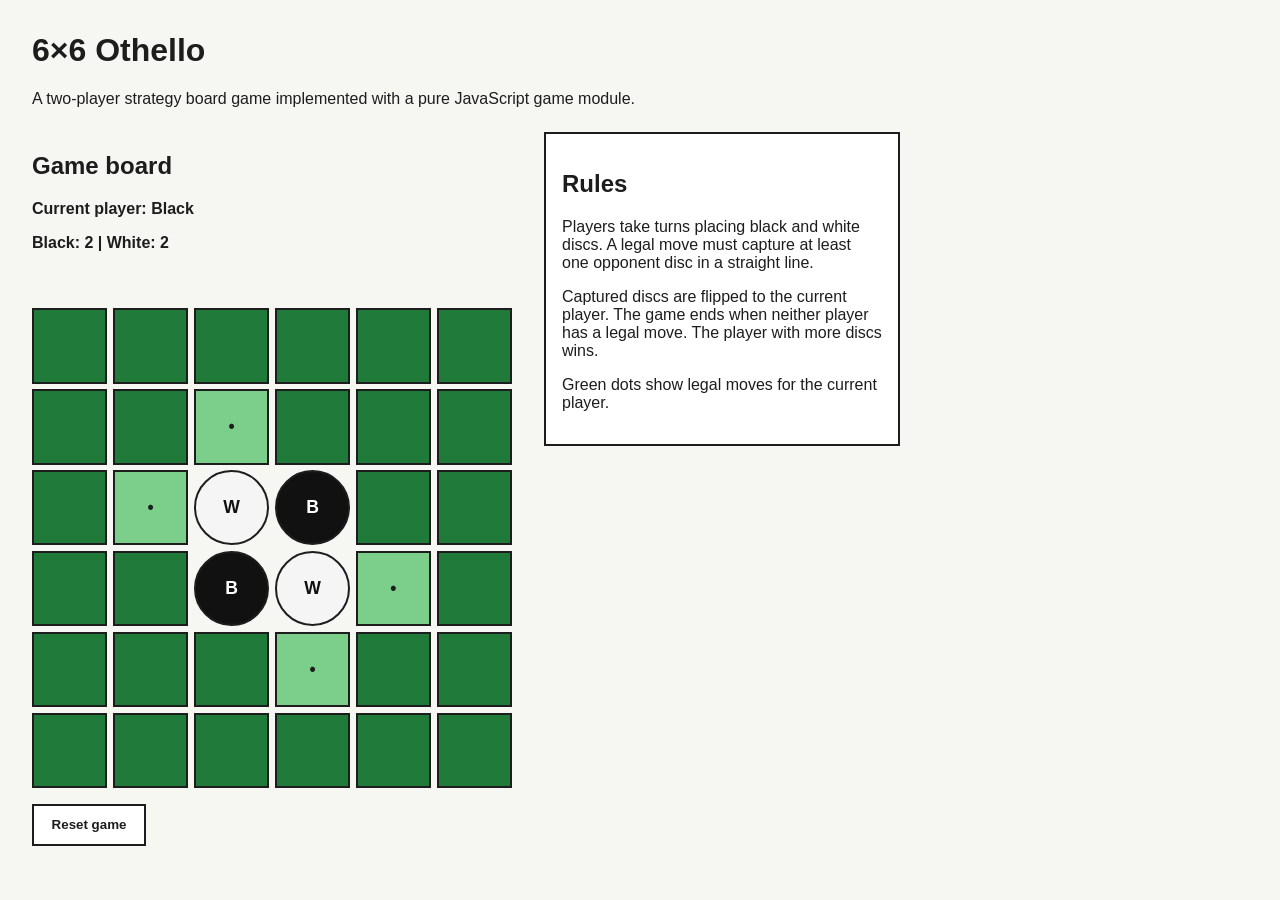
==== web-app/index.html @ f30e4018 "Add Othello game" ====
<!doctype html>
<html lang="en">
<head>
    <meta charset="utf-8">
    <title>6 by 6 Othello</title>
    <link rel="stylesheet" href="default.css">
</head>
<body>
    <header>
        <h1>6×6 Othello</h1>
        <p>A two-player strategy board game implemented with a pure JavaScript game module.</p>
    </header>

    <main>
        <section class="game-panel" aria-labelledby="game-heading">
            <h2 id="game-heading">Game board</h2>

            <p id="status" class="status">Current player: Black</p>
            <p id="score" class="score">Black: 2 | White: 2</p>
            <p id="message" class="message" aria-live="polite"></p>

            <div id="board" class="board" aria-label="Othello board"></div>

            <button id="reset-button" type="button">Reset game</button>
        </section>

        <aside class="rules">
            <h2>Rules</h2>
            <p>
                Players take turns placing black and white discs. A legal move must
                capture at least one opponent disc in a straight line.
            </p>
            <p>
                Captured discs are flipped to the current player. The game ends when
                neither player has a legal move. The player with more discs wins.
            </p>
            <p>
                Green dots show legal moves for the current player.
            </p>
        </aside>
    </main>

    <script type="module" src="main.js"></script>
</body>
</html>
---- web-app/default.css ----
body {
    font-family: Arial, sans-serif;
    margin: 2rem;
    background: #f6f6f2;
    color: #1d1d1d;
}

header {
    max-width: 900px;
    margin-bottom: 1.5rem;
}

main {
    display: flex;
    gap: 2rem;
    align-items: flex-start;
    flex-wrap: wrap;
}

.game-panel {
    max-width: 520px;
}

.status,
.score,
.message {
    font-weight: bold;
}

.message {
    min-height: 1.5rem;
}

.board {
    display: grid;
    gap: 0.35rem;
    width: min(80vw, 480px);
    margin-top: 1rem;
    margin-bottom: 1rem;
}

.cell {
    aspect-ratio: 1;
    border: 2px solid #1d1d1d;
    background: #207a3a;
    color: #1d1d1d;
    font-weight: bold;
    font-size: 1.1rem;
    cursor: pointer;
}

.cell:hover {
    background: #2e9650;
}

.cell:focus {
    outline: 4px solid #ffbf00;
    outline-offset: 2px;
}

.cell:disabled {
    cursor: not-allowed;
}

.black-disc,
.white-disc {
    border-radius: 50%;
}

.black-disc {
    background: #111111;
    color: #ffffff;
}

.white-disc {
    background: #f5f5f5;
    color: #111111;
}

.valid-move {
    background: #7ccf8a;
}

.rules {
    max-width: 320px;
    background: #ffffff;
    border: 2px solid #1d1d1d;
    padding: 1rem;
}

#reset-button {
    padding: 0.7rem 1.1rem;
    border: 2px solid #1d1d1d;
    background: #ffffff;
    color: #1d1d1d;
    font-weight: bold;
    cursor: pointer;
}

#reset-button:hover,
#reset-button:focus {
    background: #eeeeee;
}

@media (max-width: 700px) {
    body {
        margin: 1rem;
    }

    main {
        display: block;
    }

    .rules {
        margin-top: 1.5rem;
    }
}
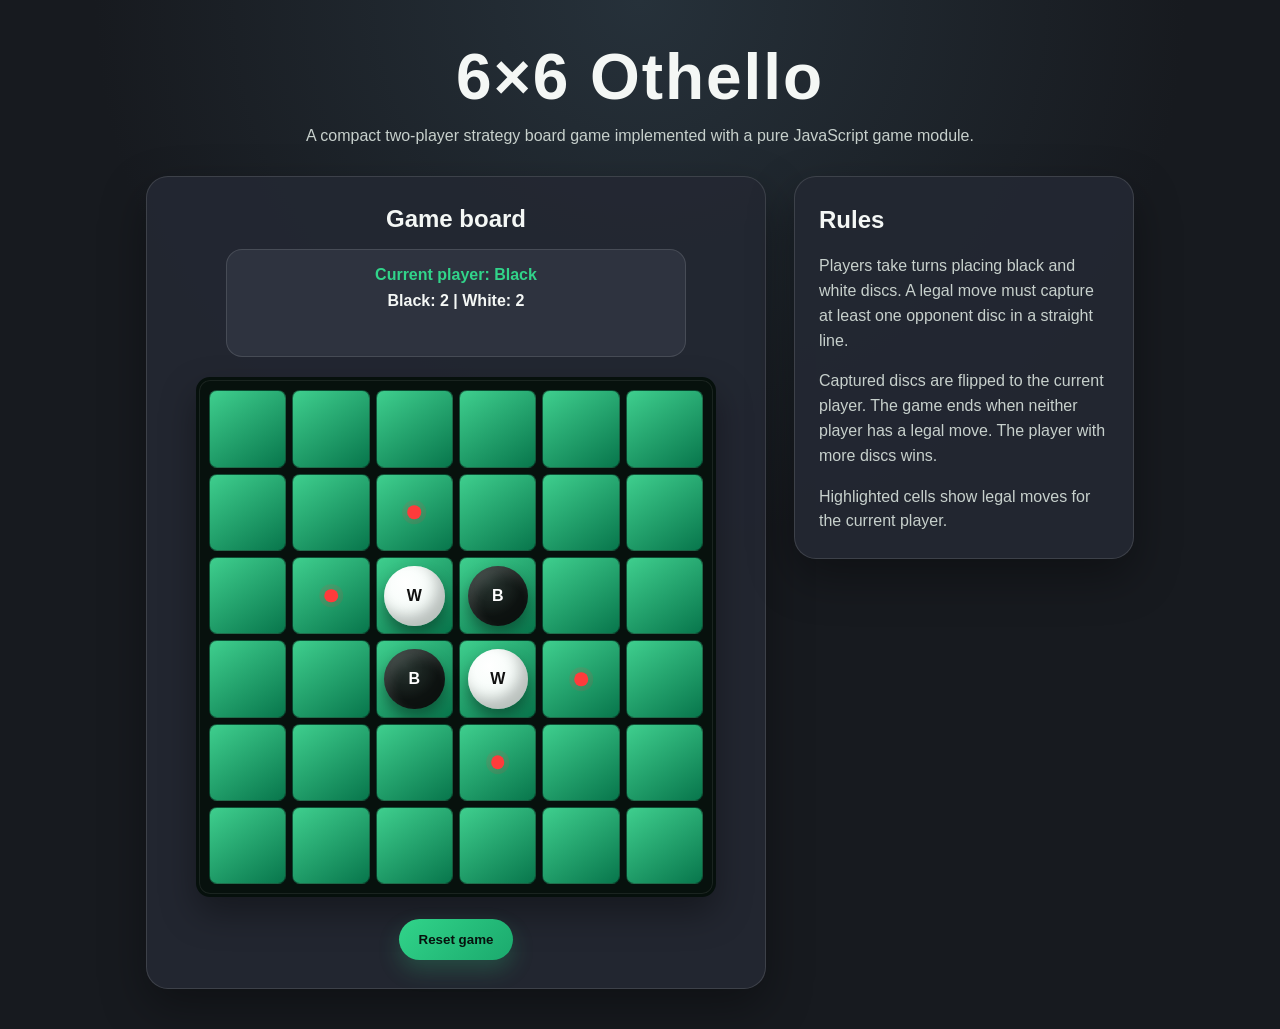
==== commit 55e00301: "before adding pvc" ====
--- a/web-app/index.html
+++ b/web-app/index.html
@@ -6,39 +6,45 @@
     <link rel="stylesheet" href="default.css">
 </head>
 <body>
-    <header>
-        <h1>6×6 Othello</h1>
-        <p>A two-player strategy board game implemented with a pure JavaScript game module.</p>
-    </header>
+    <div class="page">
+        <header class="hero">
+            <h1>6×6 Othello</h1>
+            <p>
+                A compact two-player strategy board game implemented with a pure JavaScript game module.
+            </p>
+        </header>
 
-    <main>
-        <section class="game-panel" aria-labelledby="game-heading">
-            <h2 id="game-heading">Game board</h2>
+        <main class="layout">
+            <section class="game-card" aria-labelledby="game-heading">
+                <h2 id="game-heading">Game board</h2>
 
-            <p id="status" class="status">Current player: Black</p>
-            <p id="score" class="score">Black: 2 | White: 2</p>
-            <p id="message" class="message" aria-live="polite"></p>
+                <div class="score-card">
+                    <p id="status" class="status">Current player: Black</p>
+                    <p id="score" class="score">Black: 2 | White: 2</p>
+                    <p id="message" class="message" aria-live="polite"></p>
+                </div>
 
-            <div id="board" class="board" aria-label="Othello board"></div>
+                <div id="board" class="board" aria-label="Othello board"></div>
 
-            <button id="reset-button" type="button">Reset game</button>
-        </section>
+                <button id="reset-button" type="button">Reset game</button>
+            </section>
 
-        <aside class="rules">
-            <h2>Rules</h2>
-            <p>
-                Players take turns placing black and white discs. A legal move must
-                capture at least one opponent disc in a straight line.
-            </p>
-            <p>
-                Captured discs are flipped to the current player. The game ends when
-                neither player has a legal move. The player with more discs wins.
-            </p>
-            <p>
-                Green dots show legal moves for the current player.
-            </p>
-        </aside>
-    </main>
+            <aside class="rules-card">
+                <h2>Rules</h2>
+                <p>
+                    Players take turns placing black and white discs. A legal move must
+                    capture at least one opponent disc in a straight line.
+                </p>
+                <p>
+                    Captured discs are flipped to the current player. The game ends when
+                    neither player has a legal move. The player with more discs wins.
+                </p>
+                <p>
+                    Highlighted cells show legal moves for the current player.
+                </p>
+            </aside>
+        </main>
+    </div>
 
     <script type="module" src="main.js"></script>
 </body>
--- a/web-app/default.css
+++ b/web-app/default.css
@@ -1,117 +1,278 @@
+:root {
+    --page-background: #171a1f;
+    --panel-background: #242832;
+    --panel-background-light: #2e333f;
+    --board-green: #0f9f68;
+    --board-green-dark: #08764c;
+    --board-green-light: #3fcf8e;
+    --text-main: #f4f7f5;
+    --text-muted: #c7d0cc;
+    --accent: #31d48a;
+    --warning: #ffcf5a;
+    --black-disc: #101614;
+    --white-disc: #f3fbf7;
+    --border-soft: rgba(255, 255, 255, 0.12);
+    --shadow: 0 18px 45px rgba(0, 0, 0, 0.35);
+}
+
+* {
+    box-sizing: border-box;
+}
+
 body {
-    font-family: Arial, sans-serif;
-    margin: 2rem;
-    background: #f6f6f2;
-    color: #1d1d1d;
-}
-
-header {
-    max-width: 900px;
-    margin-bottom: 1.5rem;
-}
-
-main {
-    display: flex;
-    gap: 2rem;
-    align-items: flex-start;
-    flex-wrap: wrap;
-}
-
-.game-panel {
-    max-width: 520px;
+    margin: 0;
+    min-height: 100vh;
+    font-family: Arial, Helvetica, sans-serif;
+    background:
+        radial-gradient(circle at top, #26313a 0, var(--page-background) 45%),
+        var(--page-background);
+    color: var(--text-main);
+}
+
+.page {
+    width: min(1100px, calc(100vw - 32px));
+    margin: 0 auto;
+    padding: 40px 0;
+}
+
+.hero {
+    text-align: center;
+    margin-bottom: 28px;
+}
+
+.hero h1 {
+    margin: 0 0 10px;
+    font-size: clamp(2rem, 5vw, 4rem);
+    letter-spacing: 0.03em;
+}
+
+.hero p {
+    margin: 0 auto;
+    max-width: 720px;
+    color: var(--text-muted);
+    line-height: 1.5;
+}
+
+.layout {
+    display: grid;
+    grid-template-columns: minmax(320px, 620px) minmax(260px, 340px);
+    gap: 28px;
+    align-items: start;
+    justify-content: center;
+}
+
+.game-card,
+.rules-card {
+    background: rgba(36, 40, 50, 0.94);
+    border: 1px solid var(--border-soft);
+    border-radius: 22px;
+    box-shadow: var(--shadow);
+}
+
+.game-card {
+    padding: clamp(18px, 3vw, 28px);
+    text-align: center;
+}
+
+.game-card h2,
+.rules-card h2 {
+    margin-top: 0;
+    margin-bottom: 16px;
+}
+
+.score-card {
+    display: grid;
+    grid-template-columns: 1fr;
+    gap: 8px;
+    width: min(100%, 460px);
+    margin: 0 auto 20px;
+    padding: 16px;
+    border-radius: 16px;
+    background: var(--panel-background-light);
+    border: 1px solid var(--border-soft);
 }
 
 .status,
 .score,
 .message {
-    font-weight: bold;
+    margin: 0;
+    font-weight: 700;
+}
+
+.status {
+    color: var(--accent);
+}
+
+.score {
+    color: var(--text-main);
 }
 
 .message {
-    min-height: 1.5rem;
+    min-height: 1.4rem;
+    color: var(--warning);
 }
 
 .board {
     display: grid;
-    gap: 0.35rem;
-    width: min(80vw, 480px);
-    margin-top: 1rem;
-    margin-bottom: 1rem;
+    gap: clamp(3px, 0.8vw, 6px);
+    width: min(78vw, 520px);
+    margin: 0 auto 22px;
+    padding: clamp(6px, 1vw, 10px);
+    background: #07110d;
+    border: 3px solid #06100c;
+    border-radius: 14px;
+    box-shadow:
+        inset 0 0 0 1px rgba(255, 255, 255, 0.08),
+        0 16px 35px rgba(0, 0, 0, 0.35);
 }
 
 .cell {
+    position: relative;
     aspect-ratio: 1;
-    border: 2px solid #1d1d1d;
-    background: #207a3a;
-    color: #1d1d1d;
-    font-weight: bold;
-    font-size: 1.1rem;
+    border: 1px solid rgba(0, 0, 0, 0.45);
+    border-radius: 8px;
+    background:
+        linear-gradient(145deg, var(--board-green-light), var(--board-green-dark));
+    color: transparent;
+    font-weight: 800;
+    font-size: clamp(0.75rem, 2vw, 1.2rem);
     cursor: pointer;
+    transition:
+        transform 120ms ease,
+        background 120ms ease,
+        box-shadow 120ms ease;
 }
 
 .cell:hover {
-    background: #2e9650;
+    transform: translateY(-1px);
+    box-shadow: inset 0 0 0 3px rgba(255, 255, 255, 0.18);
 }
 
 .cell:focus {
-    outline: 4px solid #ffbf00;
-    outline-offset: 2px;
-}
-
-.cell:disabled {
-    cursor: not-allowed;
+    outline: 4px solid var(--warning);
+    outline-offset: 3px;
+    z-index: 2;
 }
 
 .black-disc,
 .white-disc {
+    color: transparent;
+}
+
+.black-disc::after,
+.white-disc::after {
+    content: "";
+    position: absolute;
+    inset: 10%;
     border-radius: 50%;
-}
-
-.black-disc {
-    background: #111111;
+    box-shadow:
+        inset -8px -10px 14px rgba(0, 0, 0, 0.24),
+        inset 6px 8px 12px rgba(255, 255, 255, 0.16),
+        0 8px 14px rgba(0, 0, 0, 0.35);
+}
+
+.black-disc::after {
+    background: radial-gradient(circle at 35% 28%, #26322e, var(--black-disc) 58%);
+}
+
+.white-disc::after {
+    background: radial-gradient(circle at 35% 28%, #ffffff, var(--white-disc) 62%);
+}
+
+.black-disc::before,
+.white-disc::before {
+    position: absolute;
+    inset: 0;
+    display: grid;
+    place-items: center;
+    z-index: 1;
+    font-size: clamp(0.7rem, 2vw, 1rem);
+    font-weight: 800;
+}
+
+.black-disc::before {
+    content: "B";
     color: #ffffff;
 }
 
-.white-disc {
-    background: #f5f5f5;
+.white-disc::before {
+    content: "W";
     color: #111111;
 }
 
-.valid-move {
-    background: #7ccf8a;
-}
-
-.rules {
-    max-width: 320px;
-    background: #ffffff;
-    border: 2px solid #1d1d1d;
-    padding: 1rem;
+.valid-move::after {
+    content: "";
+    position: absolute;
+    width: 18%;
+    height: 18%;
+    left: 50%;
+    top: 50%;
+    border-radius: 50%;
+    transform: translate(-50%, -50%);
+    background: #ff3b3b;
+    box-shadow: 0 0 0 5px rgba(255, 59, 59, 0.12);
 }
 
 #reset-button {
-    padding: 0.7rem 1.1rem;
-    border: 2px solid #1d1d1d;
-    background: #ffffff;
-    color: #1d1d1d;
-    font-weight: bold;
+    padding: 0.8rem 1.25rem;
+    border: 0;
+    border-radius: 999px;
+    background: linear-gradient(135deg, var(--accent), #1ba96d);
+    color: #07110d;
+    font-weight: 800;
     cursor: pointer;
+    box-shadow: 0 10px 22px rgba(49, 212, 138, 0.22);
 }
 
 #reset-button:hover,
 #reset-button:focus {
-    background: #eeeeee;
-}
-
-@media (max-width: 700px) {
-    body {
-        margin: 1rem;
-    }
-
-    main {
-        display: block;
-    }
-
-    .rules {
-        margin-top: 1.5rem;
+    transform: translateY(-1px);
+    filter: brightness(1.05);
+}
+
+.rules-card {
+    padding: 24px;
+    color: var(--text-muted);
+    line-height: 1.55;
+}
+
+.rules-card h2 {
+    color: var(--text-main);
+}
+
+.rules-card p:last-child {
+    margin-bottom: 0;
+}
+
+@media (max-width: 900px) {
+    .layout {
+        grid-template-columns: 1fr;
+    }
+
+    .rules-card {
+        max-width: 620px;
+        margin: 0 auto;
+    }
+}
+
+@media (max-width: 560px) {
+    .page {
+        width: min(100vw - 20px, 1100px);
+        padding: 24px 0;
+    }
+
+    .game-card {
+        padding: 14px;
+        border-radius: 16px;
+    }
+
+    .board {
+        width: min(94vw, 520px);
+        border-radius: 10px;
+    }
+
+    .rules-card {
+        padding: 18px;
+        border-radius: 16px;
     }
 }
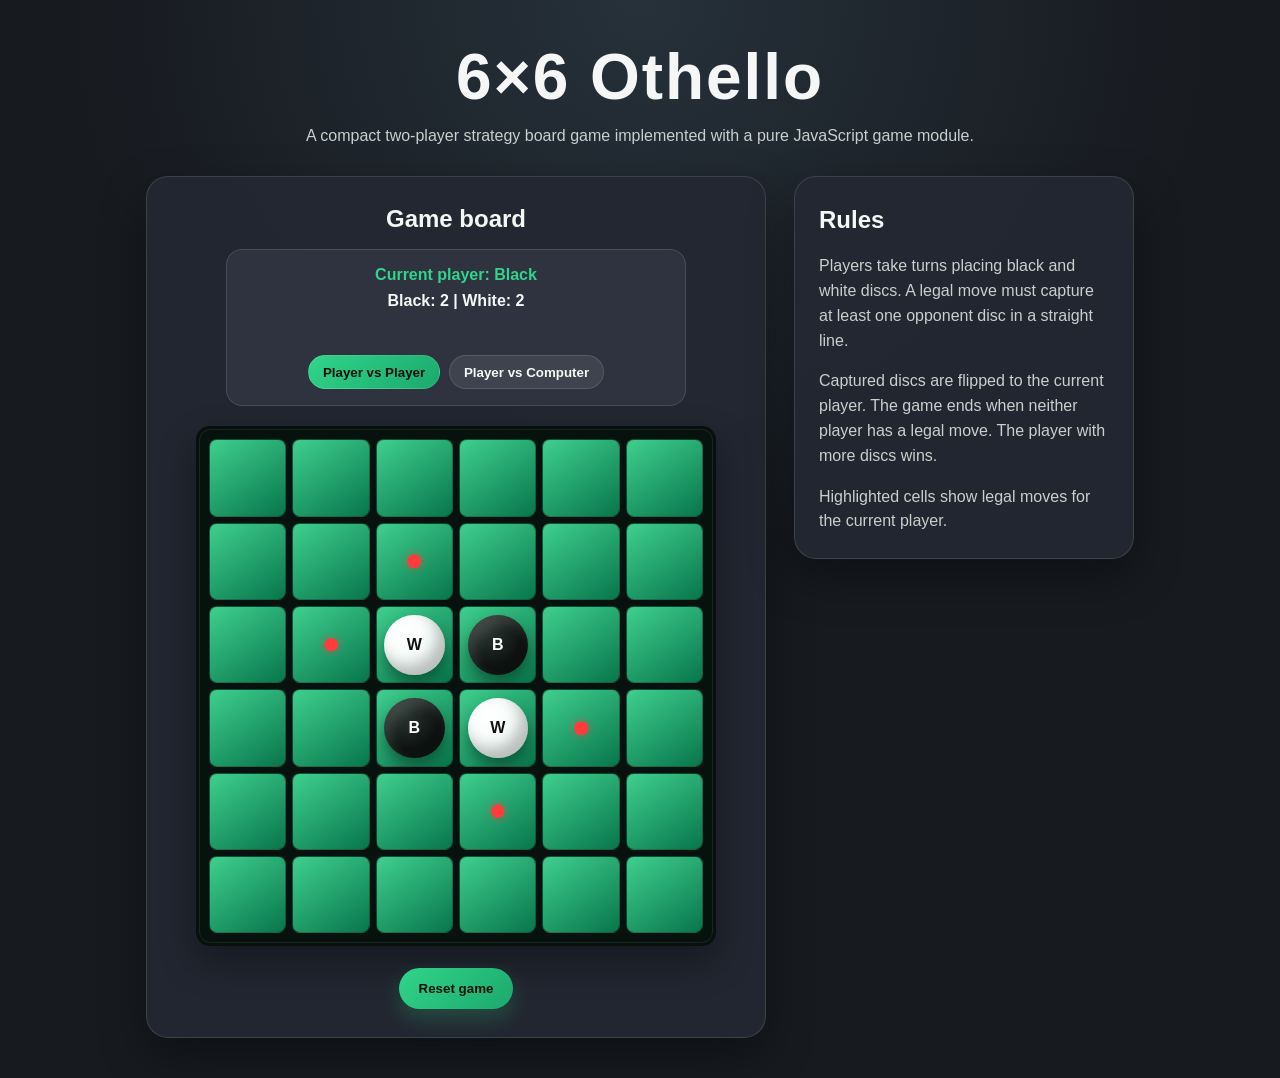
==== commit e8a616d4: "adding pvc" ====
--- a/web-app/index.html
+++ b/web-app/index.html
@@ -22,6 +22,15 @@
                     <p id="status" class="status">Current player: Black</p>
                     <p id="score" class="score">Black: 2 | White: 2</p>
                     <p id="message" class="message" aria-live="polite"></p>
+
+                    <div class="mode-controls" aria-label="Game mode selection">
+                        <button id="pvp-button" class="mode-button active-mode" type="button">
+                            Player vs Player
+                        </button>
+                        <button id="pvc-button" class="mode-button" type="button">
+                            Player vs Computer
+                        </button>
+                    </div>
                 </div>
 
                 <div id="board" class="board" aria-label="Othello board"></div>
--- a/web-app/default.css
+++ b/web-app/default.css
@@ -213,6 +213,35 @@
     box-shadow: 0 0 0 5px rgba(255, 59, 59, 0.12);
 }
 
+.mode-controls {
+    display: flex;
+    gap: 0.6rem;
+    justify-content: center;
+    flex-wrap: wrap;
+    margin-top: 0.4rem;
+}
+
+.mode-button {
+    padding: 0.55rem 0.85rem;
+    border: 1px solid var(--border-soft);
+    border-radius: 999px;
+    background: rgba(255, 255, 255, 0.08);
+    color: var(--text-main);
+    font-weight: 700;
+    cursor: pointer;
+}
+
+.mode-button:hover,
+.mode-button:focus {
+    outline: 3px solid var(--warning);
+    outline-offset: 2px;
+}
+
+.active-mode {
+    background: linear-gradient(135deg, var(--accent), #1ba96d);
+    color: #07110d;
+}
+
 #reset-button {
     padding: 0.8rem 1.25rem;
     border: 0;
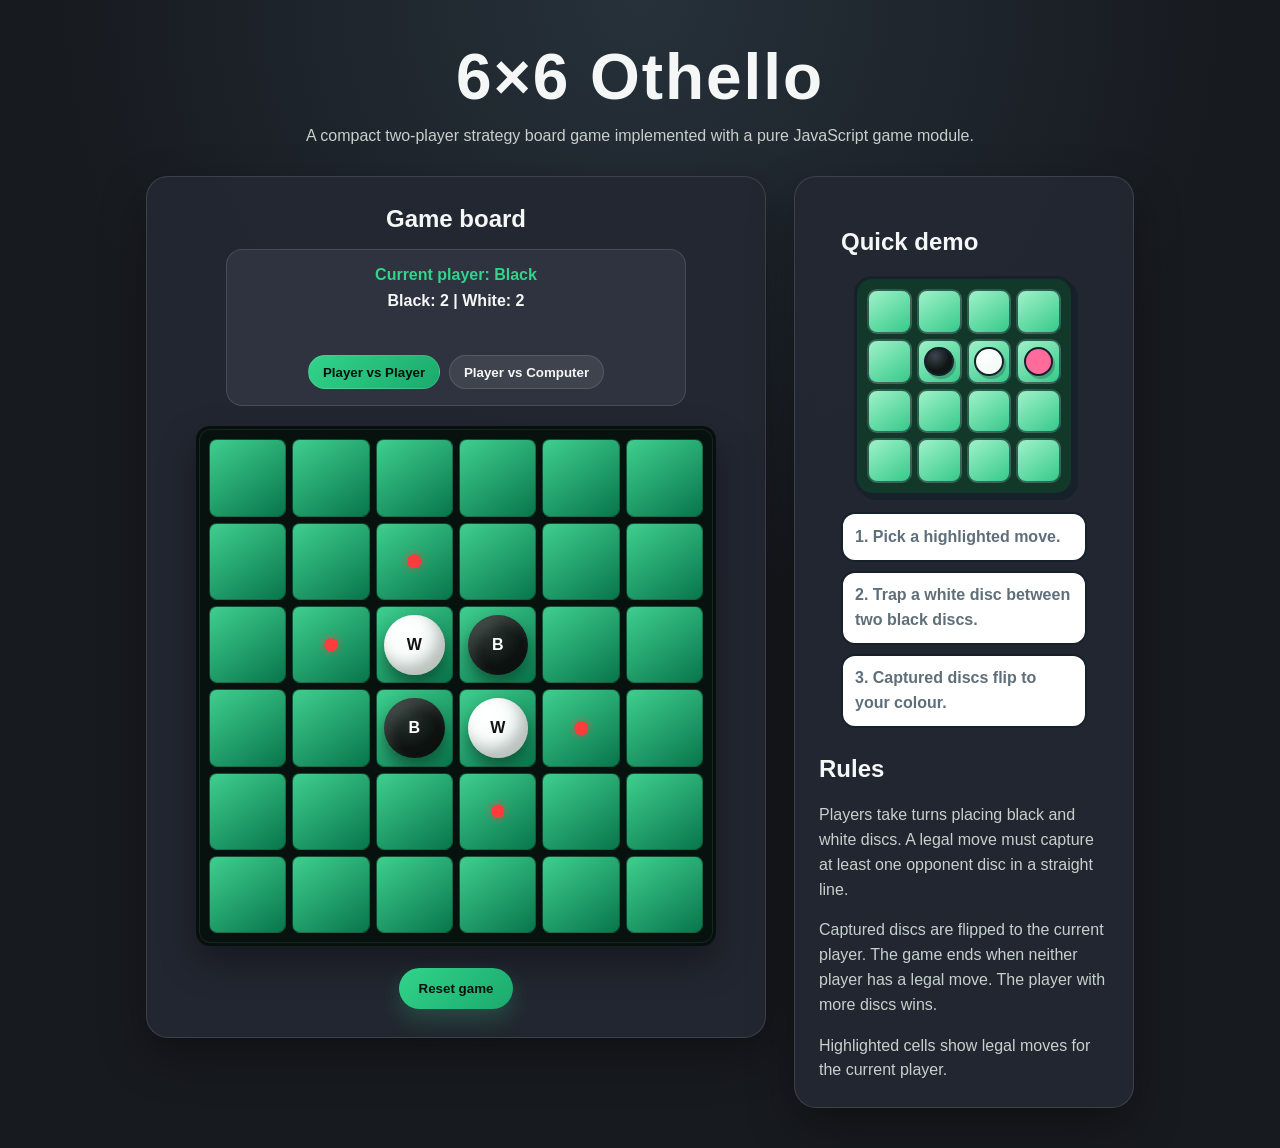
==== commit 71c4756e: "before adding animation" ====
--- a/web-app/index.html
+++ b/web-app/index.html
@@ -39,6 +39,39 @@
             </section>
 
             <aside class="rules-card">
+                <section class="tutorial-card">
+                    <h2>Quick demo</h2>
+
+                    <div class="tutorial-demo" aria-label="Animated Othello move demonstration">
+                        <div class="demo-board">
+                            <span class="demo-cell"></span>
+                            <span class="demo-cell"></span>
+                            <span class="demo-cell"></span>
+                            <span class="demo-cell"></span>
+
+                            <span class="demo-cell"></span>
+                            <span class="demo-cell demo-black"></span>
+                            <span class="demo-cell demo-white demo-flip"></span>
+                            <span class="demo-cell demo-move"></span>
+
+                            <span class="demo-cell"></span>
+                            <span class="demo-cell"></span>
+                            <span class="demo-cell"></span>
+                            <span class="demo-cell"></span>
+
+                            <span class="demo-cell"></span>
+                            <span class="demo-cell"></span>
+                            <span class="demo-cell"></span>
+                            <span class="demo-cell"></span>
+                        </div>
+
+                        <div class="demo-caption">
+                            <p><strong>1.</strong> Pick a highlighted move.</p>
+                            <p><strong>2.</strong> Trap a white disc between two black discs.</p>
+                            <p><strong>3.</strong> Captured discs flip to your colour.</p>
+                        </div>
+                    </div>
+                </section>
                 <h2>Rules</h2>
                 <p>
                     Players take turns placing black and white discs. A legal move must
--- a/web-app/default.css
+++ b/web-app/default.css
@@ -304,4 +304,156 @@
         padding: 18px;
         border-radius: 16px;
     }
+}
+
+.side-panel {
+    display: grid;
+    gap: 18px;
+}
+
+.tutorial-card {
+    padding: 22px;
+    color: var(--text-muted);
+    line-height: 1.55;
+}
+
+.tutorial-card h2 {
+    color: var(--text-main);
+}
+
+.tutorial-demo {
+    display: grid;
+    gap: 1rem;
+    justify-items: center;
+}
+
+.demo-board {
+    display: grid;
+    grid-template-columns: repeat(4, 1fr);
+    gap: 5px;
+    width: min(220px, 100%);
+    padding: 10px;
+    border: 3px solid var(--line, #17212b);
+    border-radius: 18px;
+    background: #12382a;
+    box-shadow: 4px 4px 0 var(--line, #17212b);
+}
+
+.demo-cell {
+    position: relative;
+    aspect-ratio: 1;
+    border-radius: 10px;
+    background: linear-gradient(145deg, var(--green-light, #9ff2c8), var(--green, #37c98b));
+    border: 2px solid rgba(23, 33, 43, 0.65);
+}
+
+.demo-black::after,
+.demo-white::after,
+.demo-move::after {
+    content: "";
+    position: absolute;
+    inset: 14%;
+    border-radius: 50%;
+    border: 2px solid var(--line, #17212b);
+    box-shadow: 2px 3px 0 rgba(23, 33, 43, 0.25);
+}
+
+.demo-black::after {
+    background: radial-gradient(circle at 35% 28%, #3c4650, var(--black-disc, #15191f) 58%);
+}
+
+.demo-white::after {
+    background: radial-gradient(circle at 35% 28%, #ffffff, var(--white-disc, #fffaf0) 62%);
+}
+
+.demo-move::after {
+    background: var(--pink, #ff6b9a);
+    animation: demo-place 3.6s infinite;
+}
+
+.demo-move::before {
+    content: "✦";
+    position: absolute;
+    inset: 0;
+    display: grid;
+    place-items: center;
+    color: var(--pink, #ff6b9a);
+    font-weight: 900;
+    font-size: 1.2rem;
+    animation: demo-sparkle 3.6s infinite;
+}
+
+.demo-flip::after {
+    animation: demo-flip 3.6s infinite;
+}
+
+.demo-caption {
+    width: 100%;
+    display: grid;
+    gap: 0.55rem;
+}
+
+.demo-caption p {
+    margin: 0;
+    padding: 0.65rem 0.75rem;
+    border: 2px solid var(--line, #17212b);
+    border-radius: 14px;
+    background: #ffffff;
+    color: var(--muted, #5f6f7a);
+    font-weight: 700;
+}
+
+@keyframes demo-sparkle {
+    0%,
+    28% {
+        opacity: 1;
+        transform: scale(1);
+    }
+
+    35%,
+    100% {
+        opacity: 0;
+        transform: scale(0.5);
+    }
+}
+
+@keyframes demo-place {
+    0%,
+    28% {
+        opacity: 0;
+        transform: scale(0.5);
+    }
+
+    35%,
+    100% {
+        opacity: 1;
+        transform: scale(1);
+        background: radial-gradient(circle at 35% 28%, #3c4650, var(--black-disc, #15191f) 58%);
+    }
+}
+
+@keyframes demo-flip {
+    0%,
+    45% {
+        background: radial-gradient(circle at 35% 28%, #ffffff, var(--white-disc, #fffaf0) 62%);
+        transform: rotateY(0deg);
+    }
+
+    58% {
+        transform: rotateY(90deg);
+    }
+
+    72%,
+    100% {
+        background: radial-gradient(circle at 35% 28%, #3c4650, var(--black-disc, #15191f) 58%);
+        transform: rotateY(180deg);
+    }
+}
+
+@media (prefers-reduced-motion: reduce) {
+    .demo-move::after,
+    .demo-move::before,
+    .demo-flip::after {
+        animation: none;
+    }
 }
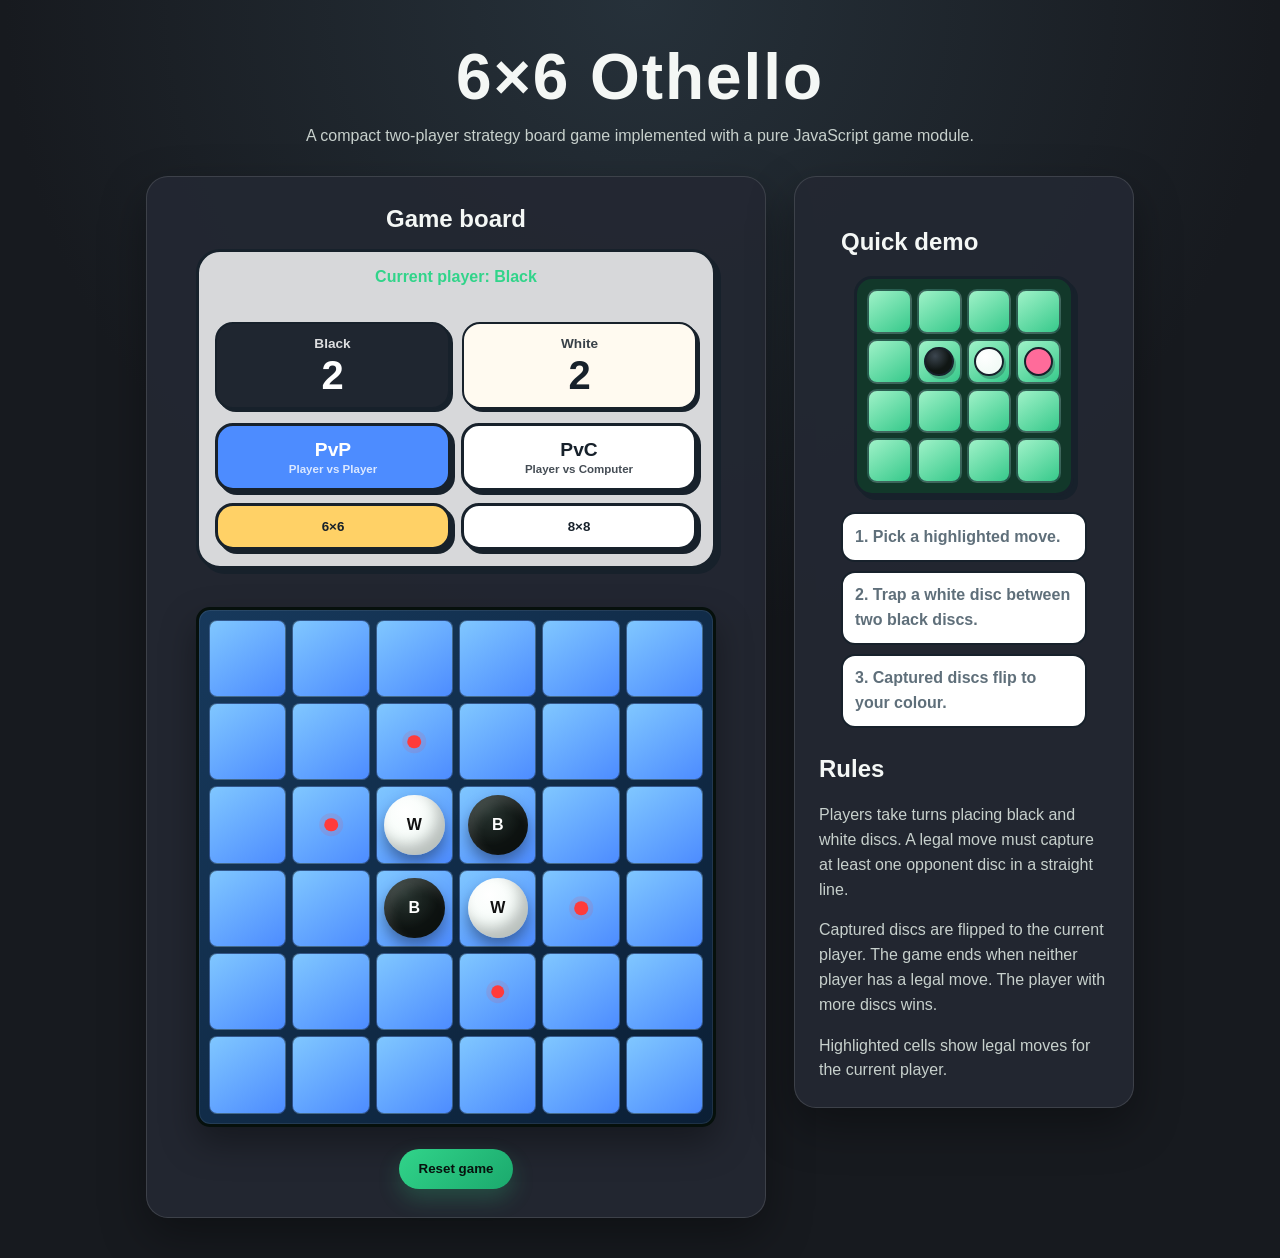
==== commit 009545a3: "UI optimized" ====
--- a/web-app/index.html
+++ b/web-app/index.html
@@ -18,20 +18,41 @@
             <section class="game-card" aria-labelledby="game-heading">
                 <h2 id="game-heading">Game board</h2>
 
-                <div class="score-card">
+                <div class="control-card">
                     <p id="status" class="status">Current player: Black</p>
-                    <p id="score" class="score">Black: 2 | White: 2</p>
                     <p id="message" class="message" aria-live="polite"></p>
 
+                    <div class="score-board" aria-label="Current score">
+                        <div class="score-chip black-score-chip">
+                            <span class="score-label">Black</span>
+                            <span id="black-score" class="score-number">2</span>
+                        </div>
+
+                        <div class="score-chip white-score-chip">
+                            <span class="score-label">White</span>
+                            <span id="white-score" class="score-number">2</span>
+                        </div>
+                    </div>
+
                     <div class="mode-controls" aria-label="Game mode selection">
-                        <button id="pvp-button" class="mode-button active-mode" type="button">
-                            Player vs Player
+                        <button id="pvp-button" class="mode-button active-mode pvp-mode-button" type="button">
+                            <span class="mode-title">PvP</span>
+                            <span class="mode-subtitle">Player vs Player</span>
                         </button>
-                        <button id="pvc-button" class="mode-button" type="button">
-                            Player vs Computer
+
+                        <button id="pvc-button" class="mode-button pvc-mode-button" type="button">
+                            <span class="mode-title">PvC</span>
+                            <span class="mode-subtitle">Player vs Computer</span>
                         </button>
                     </div>
+
+                    <div class="size-controls" aria-label="Board size selection">
+                        <button id="size-6-button" class="size-button active-size" type="button">6×6</button>
+                        <button id="size-8-button" class="size-button" type="button">8×8</button>
+                    </div>
                 </div>
+
+                <div id="result-banner" class="result-banner" aria-live="polite"></div>
 
                 <div id="board" class="board" aria-label="Othello board"></div>
 
--- a/web-app/default.css
+++ b/web-app/default.css
@@ -143,6 +143,30 @@
         box-shadow 120ms ease;
 }
 
+body[data-mode="pvp"] .board {
+    background: linear-gradient(135deg, #17395c, #0b1f35);
+}
+
+body[data-mode="pvp"] .cell {
+    background: linear-gradient(145deg, #80c7ff, #4d8cff);
+}
+
+body[data-mode="pvc"] .board {
+    background: linear-gradient(135deg, #5b2d13, #2d1609);
+}
+
+body[data-mode="pvc"] .cell {
+    background: linear-gradient(145deg, #ffc078, #ff8c42);
+}
+
+body[data-size="8"] .board {
+    width: min(88vw, 620px);
+}
+
+body[data-size="8"] .cell {
+    border-radius: 10px;
+}
+
 .cell:hover {
     transform: translateY(-1px);
     box-shadow: inset 0 0 0 3px rgba(255, 255, 255, 0.18);
@@ -456,4 +480,204 @@
     .demo-flip::after {
         animation: none;
     }
+}
+
+.recently-flipped::after {
+    animation: real-disc-flip 420ms ease-in-out;
+}
+
+.recently-placed::after {
+    animation: real-disc-place 260ms ease-out;
+}
+
+@keyframes real-disc-flip {
+    0% {
+        transform: rotateY(0deg) scale(1);
+    }
+
+    50% {
+        transform: rotateY(90deg) scale(1.08);
+    }
+
+    100% {
+        transform: rotateY(180deg) scale(1);
+    }
+}
+
+@keyframes real-disc-place {
+    0% {
+        transform: scale(0.35);
+        opacity: 0;
+    }
+
+    70% {
+        transform: scale(1.12);
+        opacity: 1;
+    }
+
+    100% {
+        transform: scale(1);
+        opacity: 1;
+    }
+}
+
+@media (prefers-reduced-motion: reduce) {
+    .recently-flipped::after,
+    .recently-placed::after {
+        animation: none;
+    }
+}
+
+.control-card {
+    width: min(100%, 520px);
+    margin: 0 auto 20px;
+    padding: 16px;
+    border: 3px solid var(--line, #17212b);
+    border-radius: 24px;
+    background: rgba(255, 255, 255, 0.82);
+    box-shadow: 5px 5px 0 var(--line, #17212b);
+}
+
+.score-board {
+    display: grid;
+    grid-template-columns: 1fr 1fr;
+    gap: 12px;
+    margin: 14px 0;
+}
+
+.score-chip {
+    display: grid;
+    gap: 4px;
+    padding: 12px;
+    border: 2px solid var(--line, #17212b);
+    border-radius: 18px;
+    box-shadow: 3px 3px 0 var(--line, #17212b);
+}
+
+.black-score-chip {
+    background: #1f2630;
+    color: #ffffff;
+}
+
+.white-score-chip {
+    background: #fffaf0;
+    color: #17212b;
+}
+
+.score-label {
+    font-size: 0.85rem;
+    font-weight: 900;
+    opacity: 0.85;
+}
+
+.score-number {
+    font-size: clamp(1.7rem, 4vw, 2.5rem);
+    font-weight: 900;
+    line-height: 1;
+}
+
+.mode-controls,
+.size-controls {
+    display: grid;
+    gap: 10px;
+    margin-top: 12px;
+}
+
+.mode-controls {
+    grid-template-columns: 1fr 1fr;
+}
+
+.size-controls {
+    grid-template-columns: 1fr 1fr;
+}
+
+.mode-button,
+.size-button {
+    border: 3px solid var(--line, #17212b);
+    border-radius: 18px;
+    padding: 0.8rem 0.9rem;
+    background: #ffffff;
+    color: var(--ink, #17212b);
+    cursor: pointer;
+    box-shadow: 4px 4px 0 var(--line, #17212b);
+    font-weight: 900;
+    transition:
+        transform 120ms ease,
+        box-shadow 120ms ease,
+        background 120ms ease;
+}
+
+.mode-button {
+    display: grid;
+    gap: 2px;
+}
+
+.mode-title {
+    font-size: 1.2rem;
+}
+
+.mode-subtitle {
+    font-size: 0.72rem;
+    opacity: 0.8;
+}
+
+.mode-button:hover,
+.size-button:hover {
+    transform: translate(-1px, -1px);
+    box-shadow: 6px 6px 0 var(--line, #17212b);
+}
+
+.pvp-mode-button.active-mode {
+    background: #4d8cff;
+    color: #ffffff;
+}
+
+.pvc-mode-button.active-mode {
+    background: #ff8c42;
+    color: #17212b;
+}
+
+.active-size {
+    background: #ffd166;
+}
+
+.result-banner {
+    width: min(100%, 520px);
+    margin: 0 auto 18px;
+    padding: 0;
+    max-height: 0;
+    overflow: hidden;
+    border-radius: 20px;
+    font-size: clamp(1.3rem, 4vw, 2rem);
+    font-weight: 900;
+    text-align: center;
+    color: #17212b;
+    background: #ffd166;
+    border: 0 solid var(--line, #17212b);
+    box-shadow: none;
+}
+
+.show-result {
+    padding: 18px;
+    max-height: 120px;
+    border-width: 3px;
+    box-shadow: 5px 5px 0 var(--line, #17212b);
+    animation: result-pop 520ms ease-out;
+}
+
+@keyframes result-pop {
+    0% {
+        opacity: 0;
+        transform: scale(0.65) rotate(-2deg);
+    }
+
+    70% {
+        opacity: 1;
+        transform: scale(1.06) rotate(1deg);
+    }
+
+    100% {
+        opacity: 1;
+        transform: scale(1) rotate(0deg);
+    }
 }
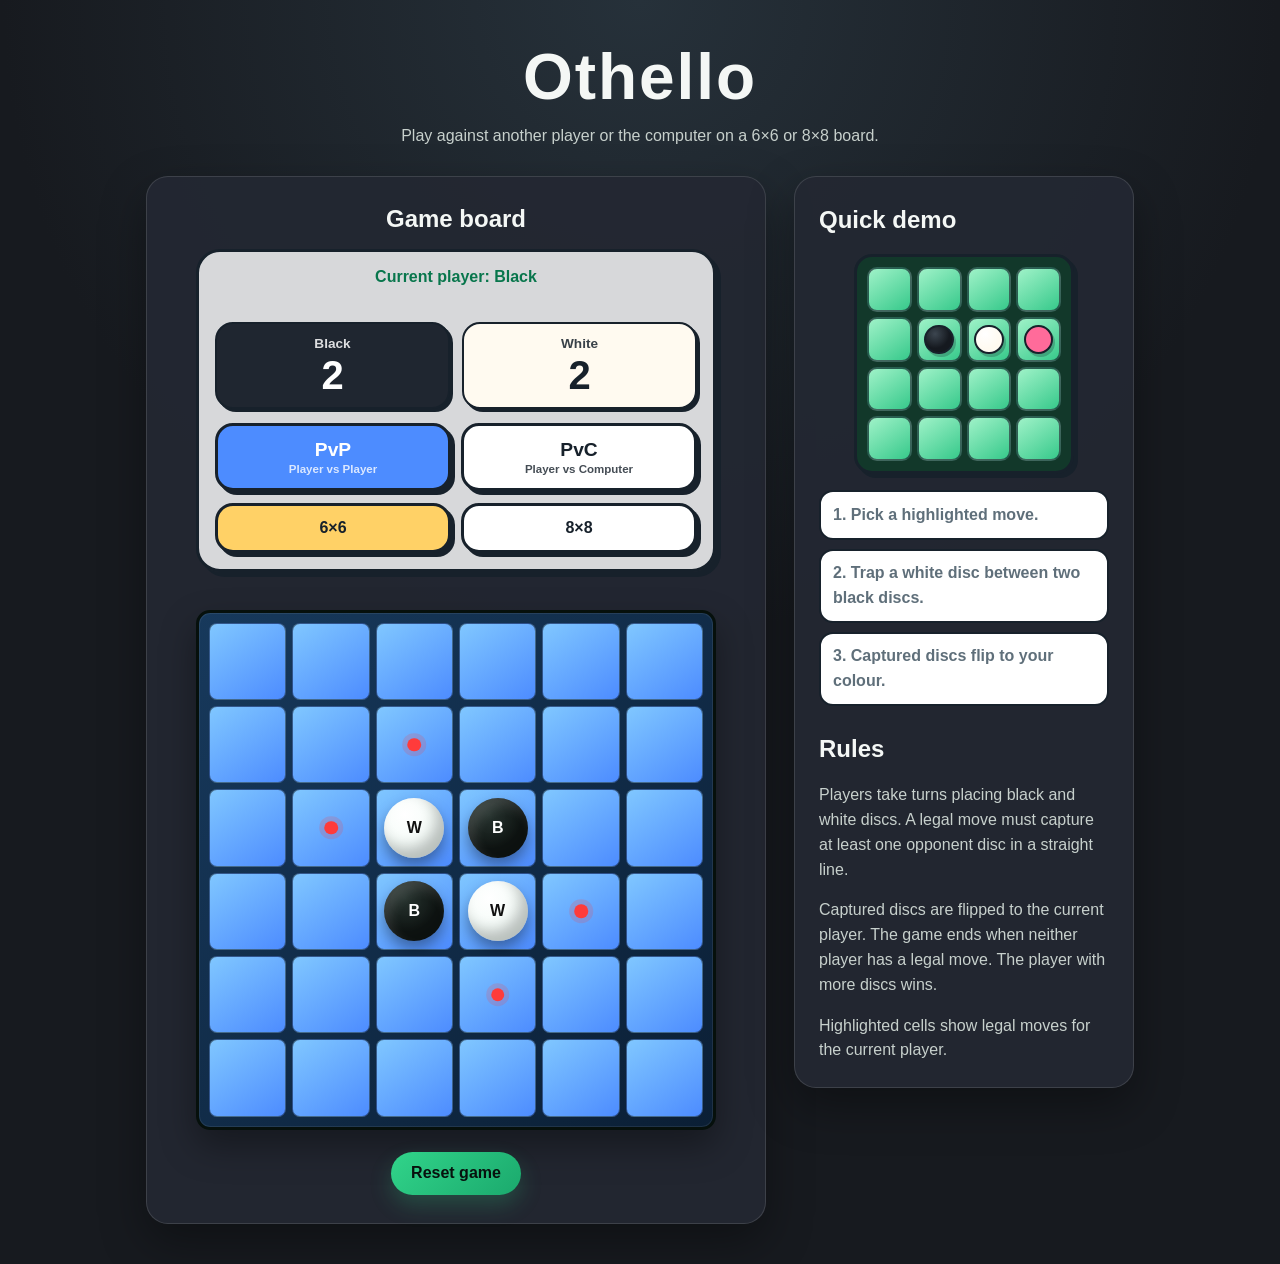
==== commit 9c113594: "f1" ====
--- a/web-app/index.html
+++ b/web-app/index.html
@@ -2,15 +2,18 @@
 <html lang="en">
 <head>
     <meta charset="utf-8">
-    <title>6 by 6 Othello</title>
+    <meta name="viewport" content="width=device-width, initial-scale=1">
+    <title>Othello Board Game</title>
     <link rel="stylesheet" href="default.css">
+    <link rel="icon" type="image/png" href="./assets/Icon.png">
 </head>
+
 <body>
     <div class="page">
         <header class="hero">
-            <h1>6×6 Othello</h1>
+            <h1>Othello</h1>
             <p>
-                A compact two-player strategy board game implemented with a pure JavaScript game module.
+                Play against another player or the computer on a 6×6 or 8×8 board.
             </p>
         </header>
 
@@ -19,51 +22,115 @@
                 <h2 id="game-heading">Game board</h2>
 
                 <div class="control-card">
-                    <p id="status" class="status">Current player: Black</p>
-                    <p id="message" class="message" aria-live="polite"></p>
+                    <p id="status" class="status">
+                        Current player: Black
+                    </p>
 
-                    <div class="score-board" aria-label="Current score">
+                    <p
+                        id="message"
+                        class="message"
+                        aria-live="polite"
+                    ></p>
+
+                    <div
+                        class="score-board"
+                        aria-label="Current score"
+                    >
                         <div class="score-chip black-score-chip">
                             <span class="score-label">Black</span>
-                            <span id="black-score" class="score-number">2</span>
+                            <span
+                                id="black-score"
+                                class="score-number"
+                            >2</span>
                         </div>
 
                         <div class="score-chip white-score-chip">
                             <span class="score-label">White</span>
-                            <span id="white-score" class="score-number">2</span>
+                            <span
+                                id="white-score"
+                                class="score-number"
+                            >2</span>
                         </div>
                     </div>
 
-                    <div class="mode-controls" aria-label="Game mode selection">
-                        <button id="pvp-button" class="mode-button active-mode pvp-mode-button" type="button">
+                    <div
+                        class="mode-controls"
+                        aria-label="Game mode selection"
+                    >
+                        <button
+                            id="pvp-button"
+                            class="mode-button active-mode pvp-mode-button"
+                            type="button"
+                            aria-pressed="true"
+                        >
                             <span class="mode-title">PvP</span>
-                            <span class="mode-subtitle">Player vs Player</span>
+                            <span class="mode-subtitle">
+                                Player vs Player
+                            </span>
                         </button>
 
-                        <button id="pvc-button" class="mode-button pvc-mode-button" type="button">
+                        <button
+                            id="pvc-button"
+                            class="mode-button pvc-mode-button"
+                            type="button"
+                            aria-pressed="false"
+                        >
                             <span class="mode-title">PvC</span>
-                            <span class="mode-subtitle">Player vs Computer</span>
+                            <span class="mode-subtitle">
+                                Player vs Computer
+                            </span>
                         </button>
                     </div>
 
-                    <div class="size-controls" aria-label="Board size selection">
-                        <button id="size-6-button" class="size-button active-size" type="button">6×6</button>
-                        <button id="size-8-button" class="size-button" type="button">8×8</button>
+                    <div
+                        class="size-controls"
+                        aria-label="Board size selection"
+                    >
+                        <button
+                            id="size-6-button"
+                            class="size-button active-size"
+                            type="button"
+                            aria-pressed="true"
+                        >
+                            6×6
+                        </button>
+
+                        <button
+                            id="size-8-button"
+                            class="size-button"
+                            type="button"
+                            aria-pressed="false"
+                        >
+                            8×8
+                        </button>
                     </div>
                 </div>
 
-                <div id="result-banner" class="result-banner" aria-live="polite"></div>
+                <div
+                    id="result-banner"
+                    class="result-banner"
+                    aria-live="polite"
+                ></div>
 
-                <div id="board" class="board" aria-label="Othello board"></div>
+                <div
+                    id="board"
+                    class="board"
+                    aria-label="Othello board"
+                ></div>
 
-                <button id="reset-button" type="button">Reset game</button>
+                <button id="reset-button" type="button">
+                    Reset game
+                </button>
             </section>
 
             <aside class="rules-card">
                 <section class="tutorial-card">
                     <h2>Quick demo</h2>
 
-                    <div class="tutorial-demo" aria-label="Animated Othello move demonstration">
+                    <div
+                        class="tutorial-demo"
+                        aria-label="Animated Othello move demonstration"
+                    >
                         <div class="demo-board">
                             <span class="demo-cell"></span>
                             <span class="demo-cell"></span>
@@ -87,21 +154,38 @@
                         </div>
 
                         <div class="demo-caption">
-                            <p><strong>1.</strong> Pick a highlighted move.</p>
-                            <p><strong>2.</strong> Trap a white disc between two black discs.</p>
-                            <p><strong>3.</strong> Captured discs flip to your colour.</p>
+                            <p>
+                                <strong>1.</strong>
+                                Pick a highlighted move.
+                            </p>
+
+                            <p>
+                                <strong>2.</strong>
+                                Trap a white disc between two black discs.
+                            </p>
+
+                            <p>
+                                <strong>3.</strong>
+                                Captured discs flip to your colour.
+                            </p>
                         </div>
                     </div>
                 </section>
+
                 <h2>Rules</h2>
+
                 <p>
-                    Players take turns placing black and white discs. A legal move must
-                    capture at least one opponent disc in a straight line.
+                    Players take turns placing black and white discs.
+                    A legal move must capture at least one opponent disc
+                    in a straight line.
                 </p>
+
                 <p>
-                    Captured discs are flipped to the current player. The game ends when
-                    neither player has a legal move. The player with more discs wins.
+                    Captured discs are flipped to the current player.
+                    The game ends when neither player has a legal move.
+                    The player with more discs wins.
                 </p>
+
                 <p>
                     Highlighted cells show legal moves for the current player.
                 </p>
--- a/web-app/default.css
+++ b/web-app/default.css
@@ -2,7 +2,6 @@
     --page-background: #171a1f;
     --panel-background: #242832;
     --panel-background-light: #2e333f;
-    --board-green: #0f9f68;
     --board-green-dark: #08764c;
     --board-green-light: #3fcf8e;
     --text-main: #f4f7f5;
@@ -11,6 +10,7 @@
     --warning: #ffcf5a;
     --black-disc: #101614;
     --white-disc: #f3fbf7;
+    --line: #17212b;
     --border-soft: rgba(255, 255, 255, 0.12);
     --shadow: 0 18px 45px rgba(0, 0, 0, 0.35);
 }
@@ -29,6 +29,10 @@
     color: var(--text-main);
 }
 
+button {
+    font: inherit;
+}
+
 .page {
     width: min(1100px, calc(100vw - 32px));
     margin: 0 auto;
@@ -36,8 +40,8 @@
 }
 
 .hero {
+    margin-bottom: 28px;
     text-align: center;
-    margin-bottom: 28px;
 }
 
 .hero h1 {
@@ -47,8 +51,8 @@
 }
 
 .hero p {
+    max-width: 720px;
     margin: 0 auto;
-    max-width: 720px;
     color: var(--text-muted);
     line-height: 1.5;
 }
@@ -70,6 +74,7 @@
 }
 
 .game-card {
+    min-width: 0;
     padding: clamp(18px, 3vw, 28px);
     text-align: center;
 }
@@ -80,42 +85,162 @@
     margin-bottom: 16px;
 }
 
-.score-card {
-    display: grid;
-    grid-template-columns: 1fr;
-    gap: 8px;
-    width: min(100%, 460px);
+.control-card {
+    width: min(100%, 520px);
     margin: 0 auto 20px;
     padding: 16px;
-    border-radius: 16px;
-    background: var(--panel-background-light);
-    border: 1px solid var(--border-soft);
+    border: 3px solid var(--line);
+    border-radius: 24px;
+    background: rgba(255, 255, 255, 0.82);
+    box-shadow: 5px 5px 0 var(--line);
 }
 
 .status,
-.score,
 .message {
     margin: 0;
     font-weight: 700;
 }
 
 .status {
-    color: var(--accent);
-}
-
-.score {
-    color: var(--text-main);
+    color: #08764c;
 }
 
 .message {
     min-height: 1.4rem;
-    color: var(--warning);
+    color: #8a5a00;
+}
+
+.score-board {
+    display: grid;
+    grid-template-columns: 1fr 1fr;
+    gap: 12px;
+    margin: 14px 0;
+}
+
+.score-chip {
+    display: grid;
+    gap: 4px;
+    padding: 12px;
+    border: 2px solid var(--line);
+    border-radius: 18px;
+    box-shadow: 3px 3px 0 var(--line);
+}
+
+.black-score-chip {
+    background: #1f2630;
+    color: #ffffff;
+}
+
+.white-score-chip {
+    background: #fffaf0;
+    color: #17212b;
+}
+
+.score-label {
+    font-size: 0.85rem;
+    font-weight: 900;
+    opacity: 0.85;
+}
+
+.score-number {
+    font-size: clamp(1.7rem, 4vw, 2.5rem);
+    font-weight: 900;
+    line-height: 1;
+}
+
+.mode-controls,
+.size-controls {
+    display: grid;
+    grid-template-columns: 1fr 1fr;
+    gap: 10px;
+    margin-top: 12px;
+}
+
+.mode-button,
+.size-button {
+    padding: 0.8rem 0.9rem;
+    border: 3px solid var(--line);
+    border-radius: 18px;
+    background: #ffffff;
+    color: #17212b;
+    font-weight: 900;
+    cursor: pointer;
+    box-shadow: 4px 4px 0 var(--line);
+    transition:
+        transform 120ms ease,
+        box-shadow 120ms ease,
+        background 120ms ease;
+}
+
+.mode-button {
+    display: grid;
+    gap: 2px;
+}
+
+.mode-title {
+    font-size: 1.2rem;
+}
+
+.mode-subtitle {
+    font-size: 0.72rem;
+    opacity: 0.8;
+}
+
+.mode-button:hover,
+.size-button:hover {
+    transform: translate(-1px, -1px);
+    box-shadow: 6px 6px 0 var(--line);
+}
+
+.mode-button:focus-visible,
+.size-button:focus-visible,
+#reset-button:focus-visible {
+    outline: 4px solid var(--warning);
+    outline-offset: 4px;
+}
+
+.pvp-mode-button.active-mode {
+    background: #4d8cff;
+    color: #ffffff;
+}
+
+.pvc-mode-button.active-mode {
+    background: #ff8c42;
+    color: #17212b;
+}
+
+.active-size {
+    background: #ffd166;
+}
+
+.result-banner {
+    width: min(100%, 520px);
+    max-height: 0;
+    margin: 0 auto 18px;
+    padding: 0;
+    overflow: hidden;
+    border: 0 solid var(--line);
+    border-radius: 20px;
+    background: #ffd166;
+    color: #17212b;
+    font-size: clamp(1.3rem, 4vw, 2rem);
+    font-weight: 900;
+    text-align: center;
+    box-shadow: none;
+}
+
+.show-result {
+    max-height: 120px;
+    padding: 18px;
+    border-width: 3px;
+    box-shadow: 5px 5px 0 var(--line);
+    animation: result-pop 520ms ease-out;
 }
 
 .board {
     display: grid;
     gap: clamp(3px, 0.8vw, 6px);
-    width: min(78vw, 520px);
+    width: min(100%, 520px);
     margin: 0 auto 22px;
     padding: clamp(6px, 1vw, 10px);
     background: #07110d;
@@ -126,16 +251,26 @@
         0 16px 35px rgba(0, 0, 0, 0.35);
 }
 
+body[data-size="8"] .board {
+    width: 100%;
+    max-width: 620px;
+}
+
 .cell {
     position: relative;
+    min-width: 0;
     aspect-ratio: 1;
     border: 1px solid rgba(0, 0, 0, 0.45);
     border-radius: 8px;
     background:
-        linear-gradient(145deg, var(--board-green-light), var(--board-green-dark));
+        linear-gradient(
+            145deg,
+            var(--board-green-light),
+            var(--board-green-dark)
+        );
     color: transparent;
+    font-size: clamp(0.75rem, 2vw, 1.2rem);
     font-weight: 800;
-    font-size: clamp(0.75rem, 2vw, 1.2rem);
     cursor: pointer;
     transition:
         transform 120ms ease,
@@ -143,6 +278,21 @@
         box-shadow 120ms ease;
 }
 
+.cell[aria-disabled="true"] {
+    cursor: default;
+}
+
+.cell[aria-disabled="false"]:hover {
+    transform: translateY(-1px);
+    box-shadow: inset 0 0 0 3px rgba(255, 255, 255, 0.28);
+}
+
+.cell:focus-visible {
+    z-index: 2;
+    outline: 4px solid var(--warning);
+    outline-offset: 3px;
+}
+
 body[data-mode="pvp"] .board {
     background: linear-gradient(135deg, #17395c, #0b1f35);
 }
@@ -159,23 +309,8 @@
     background: linear-gradient(145deg, #ffc078, #ff8c42);
 }
 
-body[data-size="8"] .board {
-    width: min(88vw, 620px);
-}
-
 body[data-size="8"] .cell {
     border-radius: 10px;
-}
-
-.cell:hover {
-    transform: translateY(-1px);
-    box-shadow: inset 0 0 0 3px rgba(255, 255, 255, 0.18);
-}
-
-.cell:focus {
-    outline: 4px solid var(--warning);
-    outline-offset: 3px;
-    z-index: 2;
 }
 
 .black-disc,
@@ -196,20 +331,30 @@
 }
 
 .black-disc::after {
-    background: radial-gradient(circle at 35% 28%, #26322e, var(--black-disc) 58%);
+    background:
+        radial-gradient(
+            circle at 35% 28%,
+            #26322e,
+            var(--black-disc) 58%
+        );
 }
 
 .white-disc::after {
-    background: radial-gradient(circle at 35% 28%, #ffffff, var(--white-disc) 62%);
+    background:
+        radial-gradient(
+            circle at 35% 28%,
+            #ffffff,
+            var(--white-disc) 62%
+        );
 }
 
 .black-disc::before,
 .white-disc::before {
     position: absolute;
     inset: 0;
+    z-index: 1;
     display: grid;
     place-items: center;
-    z-index: 1;
     font-size: clamp(0.7rem, 2vw, 1rem);
     font-weight: 800;
 }
@@ -227,43 +372,22 @@
 .valid-move::after {
     content: "";
     position: absolute;
+    top: 50%;
+    left: 50%;
     width: 18%;
     height: 18%;
-    left: 50%;
-    top: 50%;
     border-radius: 50%;
+    background: #ff3b3b;
+    box-shadow: 0 0 0 5px rgba(255, 59, 59, 0.18);
     transform: translate(-50%, -50%);
-    background: #ff3b3b;
-    box-shadow: 0 0 0 5px rgba(255, 59, 59, 0.12);
-}
-
-.mode-controls {
-    display: flex;
-    gap: 0.6rem;
-    justify-content: center;
-    flex-wrap: wrap;
-    margin-top: 0.4rem;
-}
-
-.mode-button {
-    padding: 0.55rem 0.85rem;
-    border: 1px solid var(--border-soft);
-    border-radius: 999px;
-    background: rgba(255, 255, 255, 0.08);
-    color: var(--text-main);
-    font-weight: 700;
-    cursor: pointer;
-}
-
-.mode-button:hover,
-.mode-button:focus {
-    outline: 3px solid var(--warning);
-    outline-offset: 2px;
-}
-
-.active-mode {
-    background: linear-gradient(135deg, var(--accent), #1ba96d);
-    color: #07110d;
+}
+
+.recently-flipped::after {
+    animation: real-disc-flip 420ms ease-in-out;
+}
+
+.recently-placed::after {
+    animation: real-disc-place 260ms ease-out;
 }
 
 #reset-button {
@@ -275,10 +399,12 @@
     font-weight: 800;
     cursor: pointer;
     box-shadow: 0 10px 22px rgba(49, 212, 138, 0.22);
-}
-
-#reset-button:hover,
-#reset-button:focus {
+    transition:
+        transform 120ms ease,
+        filter 120ms ease;
+}
+
+#reset-button:hover {
     transform: translateY(-1px);
     filter: brightness(1.05);
 }
@@ -297,46 +423,8 @@
     margin-bottom: 0;
 }
 
-@media (max-width: 900px) {
-    .layout {
-        grid-template-columns: 1fr;
-    }
-
-    .rules-card {
-        max-width: 620px;
-        margin: 0 auto;
-    }
-}
-
-@media (max-width: 560px) {
-    .page {
-        width: min(100vw - 20px, 1100px);
-        padding: 24px 0;
-    }
-
-    .game-card {
-        padding: 14px;
-        border-radius: 16px;
-    }
-
-    .board {
-        width: min(94vw, 520px);
-        border-radius: 10px;
-    }
-
-    .rules-card {
-        padding: 18px;
-        border-radius: 16px;
-    }
-}
-
-.side-panel {
-    display: grid;
-    gap: 18px;
-}
-
 .tutorial-card {
-    padding: 22px;
+    margin-bottom: 24px;
     color: var(--text-muted);
     line-height: 1.55;
 }
@@ -357,18 +445,18 @@
     gap: 5px;
     width: min(220px, 100%);
     padding: 10px;
-    border: 3px solid var(--line, #17212b);
+    border: 3px solid var(--line);
     border-radius: 18px;
     background: #12382a;
-    box-shadow: 4px 4px 0 var(--line, #17212b);
+    box-shadow: 4px 4px 0 var(--line);
 }
 
 .demo-cell {
     position: relative;
     aspect-ratio: 1;
+    border: 2px solid rgba(23, 33, 43, 0.65);
     border-radius: 10px;
-    background: linear-gradient(145deg, var(--green-light, #9ff2c8), var(--green, #37c98b));
-    border: 2px solid rgba(23, 33, 43, 0.65);
+    background: linear-gradient(145deg, #9ff2c8, #37c98b);
 }
 
 .demo-black::after,
@@ -377,21 +465,31 @@
     content: "";
     position: absolute;
     inset: 14%;
+    border: 2px solid var(--line);
     border-radius: 50%;
-    border: 2px solid var(--line, #17212b);
     box-shadow: 2px 3px 0 rgba(23, 33, 43, 0.25);
 }
 
 .demo-black::after {
-    background: radial-gradient(circle at 35% 28%, #3c4650, var(--black-disc, #15191f) 58%);
+    background:
+        radial-gradient(
+            circle at 35% 28%,
+            #3c4650,
+            #15191f 58%
+        );
 }
 
 .demo-white::after {
-    background: radial-gradient(circle at 35% 28%, #ffffff, var(--white-disc, #fffaf0) 62%);
+    background:
+        radial-gradient(
+            circle at 35% 28%,
+            #ffffff,
+            #fffaf0 62%
+        );
 }
 
 .demo-move::after {
-    background: var(--pink, #ff6b9a);
+    background: #ff6b9a;
     animation: demo-place 3.6s infinite;
 }
 
@@ -401,9 +499,9 @@
     inset: 0;
     display: grid;
     place-items: center;
-    color: var(--pink, #ff6b9a);
+    color: #ff6b9a;
+    font-size: 1.2rem;
     font-weight: 900;
-    font-size: 1.2rem;
     animation: demo-sparkle 3.6s infinite;
 }
 
@@ -412,18 +510,18 @@
 }
 
 .demo-caption {
+    display: grid;
+    gap: 0.55rem;
     width: 100%;
-    display: grid;
-    gap: 0.55rem;
 }
 
 .demo-caption p {
     margin: 0;
     padding: 0.65rem 0.75rem;
-    border: 2px solid var(--line, #17212b);
+    border: 2px solid var(--line);
     border-radius: 14px;
     background: #ffffff;
-    color: var(--muted, #5f6f7a);
+    color: #5f6f7a;
     font-weight: 700;
 }
 
@@ -451,15 +549,25 @@
     35%,
     100% {
         opacity: 1;
+        background:
+            radial-gradient(
+                circle at 35% 28%,
+                #3c4650,
+                #15191f 58%
+            );
         transform: scale(1);
-        background: radial-gradient(circle at 35% 28%, #3c4650, var(--black-disc, #15191f) 58%);
     }
 }
 
 @keyframes demo-flip {
     0%,
     45% {
-        background: radial-gradient(circle at 35% 28%, #ffffff, var(--white-disc, #fffaf0) 62%);
+        background:
+            radial-gradient(
+                circle at 35% 28%,
+                #ffffff,
+                #fffaf0 62%
+            );
         transform: rotateY(0deg);
     }
 
@@ -469,25 +577,14 @@
 
     72%,
     100% {
-        background: radial-gradient(circle at 35% 28%, #3c4650, var(--black-disc, #15191f) 58%);
+        background:
+            radial-gradient(
+                circle at 35% 28%,
+                #3c4650,
+                #15191f 58%
+            );
         transform: rotateY(180deg);
     }
-}
-
-@media (prefers-reduced-motion: reduce) {
-    .demo-move::after,
-    .demo-move::before,
-    .demo-flip::after {
-        animation: none;
-    }
-}
-
-.recently-flipped::after {
-    animation: real-disc-flip 420ms ease-in-out;
-}
-
-.recently-placed::after {
-    animation: real-disc-place 260ms ease-out;
 }
 
 @keyframes real-disc-flip {
@@ -506,163 +603,19 @@
 
 @keyframes real-disc-place {
     0% {
+        opacity: 0;
         transform: scale(0.35);
-        opacity: 0;
     }
 
     70% {
+        opacity: 1;
         transform: scale(1.12);
+    }
+
+    100% {
         opacity: 1;
-    }
-
-    100% {
         transform: scale(1);
-        opacity: 1;
-    }
-}
-
-@media (prefers-reduced-motion: reduce) {
-    .recently-flipped::after,
-    .recently-placed::after {
-        animation: none;
-    }
-}
-
-.control-card {
-    width: min(100%, 520px);
-    margin: 0 auto 20px;
-    padding: 16px;
-    border: 3px solid var(--line, #17212b);
-    border-radius: 24px;
-    background: rgba(255, 255, 255, 0.82);
-    box-shadow: 5px 5px 0 var(--line, #17212b);
-}
-
-.score-board {
-    display: grid;
-    grid-template-columns: 1fr 1fr;
-    gap: 12px;
-    margin: 14px 0;
-}
-
-.score-chip {
-    display: grid;
-    gap: 4px;
-    padding: 12px;
-    border: 2px solid var(--line, #17212b);
-    border-radius: 18px;
-    box-shadow: 3px 3px 0 var(--line, #17212b);
-}
-
-.black-score-chip {
-    background: #1f2630;
-    color: #ffffff;
-}
-
-.white-score-chip {
-    background: #fffaf0;
-    color: #17212b;
-}
-
-.score-label {
-    font-size: 0.85rem;
-    font-weight: 900;
-    opacity: 0.85;
-}
-
-.score-number {
-    font-size: clamp(1.7rem, 4vw, 2.5rem);
-    font-weight: 900;
-    line-height: 1;
-}
-
-.mode-controls,
-.size-controls {
-    display: grid;
-    gap: 10px;
-    margin-top: 12px;
-}
-
-.mode-controls {
-    grid-template-columns: 1fr 1fr;
-}
-
-.size-controls {
-    grid-template-columns: 1fr 1fr;
-}
-
-.mode-button,
-.size-button {
-    border: 3px solid var(--line, #17212b);
-    border-radius: 18px;
-    padding: 0.8rem 0.9rem;
-    background: #ffffff;
-    color: var(--ink, #17212b);
-    cursor: pointer;
-    box-shadow: 4px 4px 0 var(--line, #17212b);
-    font-weight: 900;
-    transition:
-        transform 120ms ease,
-        box-shadow 120ms ease,
-        background 120ms ease;
-}
-
-.mode-button {
-    display: grid;
-    gap: 2px;
-}
-
-.mode-title {
-    font-size: 1.2rem;
-}
-
-.mode-subtitle {
-    font-size: 0.72rem;
-    opacity: 0.8;
-}
-
-.mode-button:hover,
-.size-button:hover {
-    transform: translate(-1px, -1px);
-    box-shadow: 6px 6px 0 var(--line, #17212b);
-}
-
-.pvp-mode-button.active-mode {
-    background: #4d8cff;
-    color: #ffffff;
-}
-
-.pvc-mode-button.active-mode {
-    background: #ff8c42;
-    color: #17212b;
-}
-
-.active-size {
-    background: #ffd166;
-}
-
-.result-banner {
-    width: min(100%, 520px);
-    margin: 0 auto 18px;
-    padding: 0;
-    max-height: 0;
-    overflow: hidden;
-    border-radius: 20px;
-    font-size: clamp(1.3rem, 4vw, 2rem);
-    font-weight: 900;
-    text-align: center;
-    color: #17212b;
-    background: #ffd166;
-    border: 0 solid var(--line, #17212b);
-    box-shadow: none;
-}
-
-.show-result {
-    padding: 18px;
-    max-height: 120px;
-    border-width: 3px;
-    box-shadow: 5px 5px 0 var(--line, #17212b);
-    animation: result-pop 520ms ease-out;
+    }
 }
 
 @keyframes result-pop {
@@ -680,4 +633,33 @@
         opacity: 1;
         transform: scale(1) rotate(0deg);
     }
+}
+
+@media (max-width: 900px) {
+    .layout {
+        grid-template-columns: 1fr;
+    }
+
+    .rules-card {
+        max-width: 620px;
+        margin: 0 auto;
+    }
+}
+
+@media (prefers-reduced-motion: reduce) {
+    .demo-move::after,
+    .demo-move::before,
+    .demo-flip::after,
+    .recently-flipped::after,
+    .recently-placed::after,
+    .show-result {
+        animation: none;
+    }
+
+    .cell,
+    .mode-button,
+    .size-button,
+    #reset-button {
+        transition: none;
+    }
 }
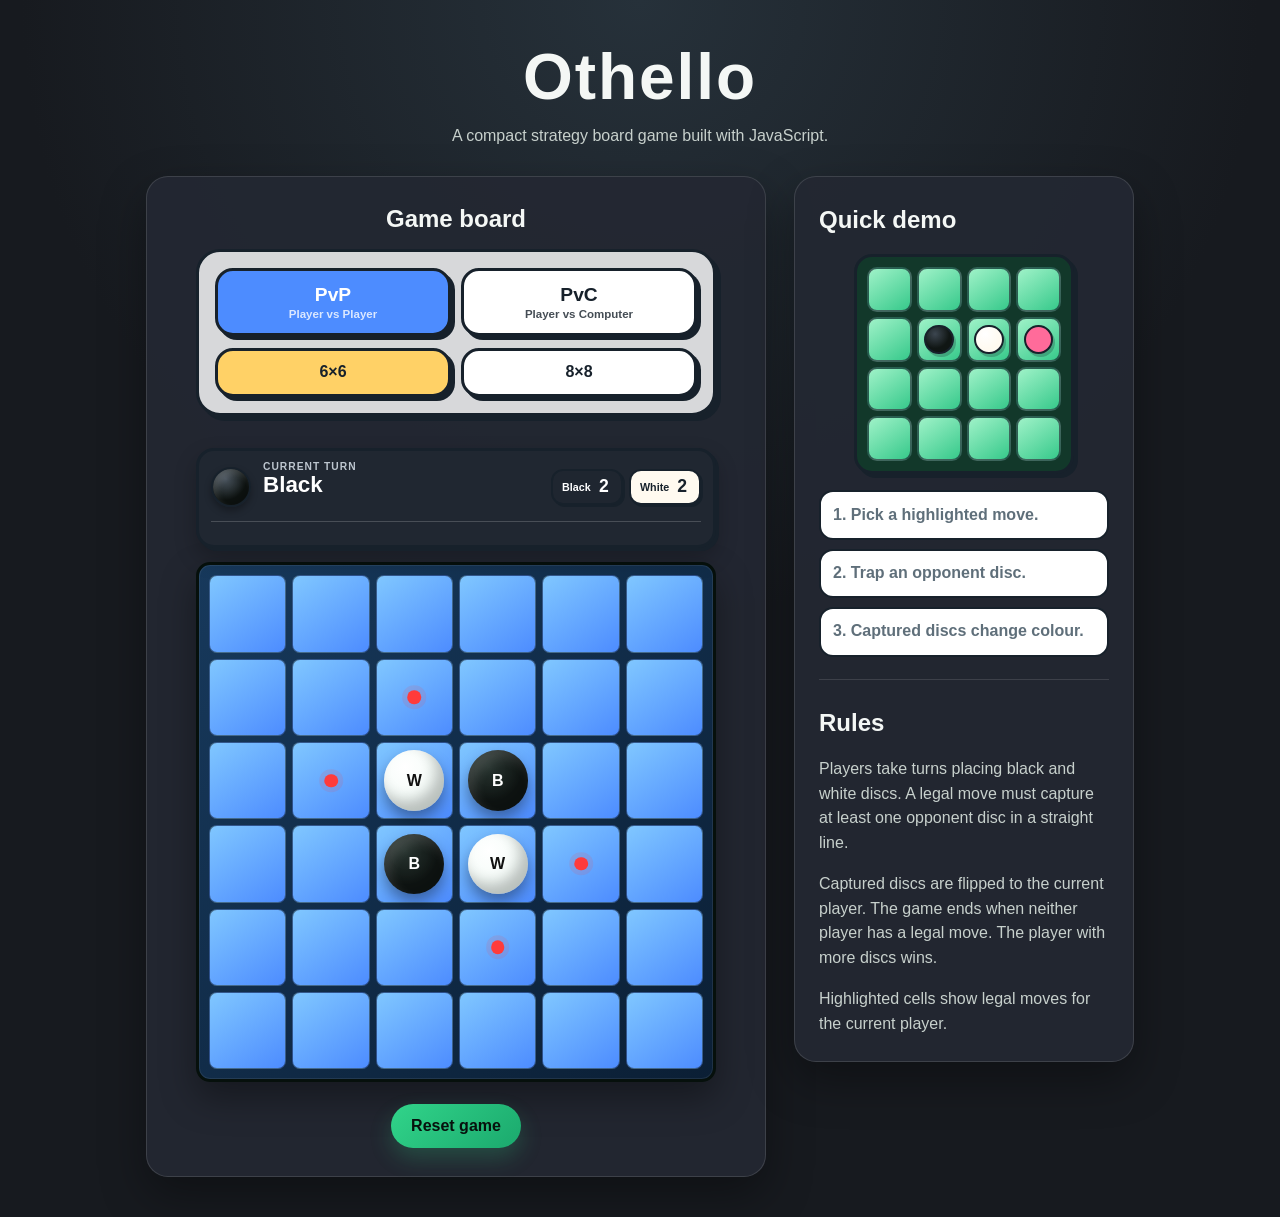
==== commit 6e44b1ca: "ui improve" ====
--- a/web-app/index.html
+++ b/web-app/index.html
@@ -2,68 +2,50 @@
 <html lang="en">
 <head>
     <meta charset="utf-8">
-    <meta name="viewport" content="width=device-width, initial-scale=1">
-    <title>Othello Board Game</title>
+    <meta
+        name="viewport"
+        content="width=device-width, initial-scale=1"
+    >
+    <title>Othello</title>
     <link rel="stylesheet" href="default.css">
-    <link rel="icon" type="image/png" href="./assets/Icon.png">
+    <link
+        rel="icon"
+        type="image/png"
+        href="./assets/Icon.png"
+    >
 </head>
-
 <body>
     <div class="page">
         <header class="hero">
             <h1>Othello</h1>
             <p>
-                Play against another player or the computer on a 6×6 or 8×8 board.
+                A compact strategy board game built with JavaScript.
             </p>
         </header>
 
         <main class="layout">
-            <section class="game-card" aria-labelledby="game-heading">
+            <section
+                class="game-card"
+                aria-labelledby="game-heading"
+            >
                 <h2 id="game-heading">Game board</h2>
 
                 <div class="control-card">
-                    <p id="status" class="status">
-                        Current player: Black
-                    </p>
-
-                    <p
-                        id="message"
-                        class="message"
-                        aria-live="polite"
-                    ></p>
-
-                    <div
-                        class="score-board"
-                        aria-label="Current score"
-                    >
-                        <div class="score-chip black-score-chip">
-                            <span class="score-label">Black</span>
-                            <span
-                                id="black-score"
-                                class="score-number"
-                            >2</span>
-                        </div>
-
-                        <div class="score-chip white-score-chip">
-                            <span class="score-label">White</span>
-                            <span
-                                id="white-score"
-                                class="score-number"
-                            >2</span>
-                        </div>
-                    </div>
-
                     <div
                         class="mode-controls"
                         aria-label="Game mode selection"
                     >
                         <button
                             id="pvp-button"
-                            class="mode-button active-mode pvp-mode-button"
+                            class="mode-button active-mode
+                                pvp-mode-button"
                             type="button"
                             aria-pressed="true"
                         >
-                            <span class="mode-title">PvP</span>
+                            <span class="mode-title">
+                                PvP
+                            </span>
+
                             <span class="mode-subtitle">
                                 Player vs Player
                             </span>
@@ -75,7 +57,10 @@
                             type="button"
                             aria-pressed="false"
                         >
-                            <span class="mode-title">PvC</span>
+                            <span class="mode-title">
+                                PvC
+                            </span>
+
                             <span class="mode-subtitle">
                                 Player vs Computer
                             </span>
@@ -112,13 +97,86 @@
                     aria-live="polite"
                 ></div>
 
+                <section
+                    id="turn-panel"
+                    class="turn-panel black-turn"
+                    aria-live="polite"
+                    aria-atomic="true"
+                >
+                    <div class="turn-main">
+                        <span
+                            id="turn-disc"
+                            class="turn-disc"
+                            aria-hidden="true"
+                        ></span>
+
+                        <div class="turn-information">
+                            <span class="turn-label">
+                                Current turn
+                            </span>
+
+                            <strong
+                                id="status"
+                                class="status"
+                            >
+                                Black
+                            </strong>
+
+                            <span
+                                id="turn-notice"
+                                class="turn-notice"
+                            ></span>
+                        </div>
+
+                        <div
+                            class="compact-score-board"
+                            aria-label="Current score"
+                        >
+                            <div class="compact-score black-compact-score">
+                                <span class="compact-score-label">
+                                    Black
+                                </span>
+
+                                <strong
+                                    id="black-score"
+                                    class="compact-score-number"
+                                >
+                                    2
+                                </strong>
+                            </div>
+
+                            <div class="compact-score white-compact-score">
+                                <span class="compact-score-label">
+                                    White
+                                </span>
+
+                                <strong
+                                    id="white-score"
+                                    class="compact-score-number"
+                                >
+                                    2
+                                </strong>
+                            </div>
+                        </div>
+                    </div>
+
+                    <p
+                        id="message"
+                        class="hud-message"
+                        aria-live="polite"
+                    ></p>
+                </section>
+
                 <div
                     id="board"
                     class="board"
                     aria-label="Othello board"
                 ></div>
 
-                <button id="reset-button" type="button">
+                <button
+                    id="reset-button"
+                    type="button"
+                >
                     Reset game
                 </button>
             </section>
@@ -138,9 +196,15 @@
                             <span class="demo-cell"></span>
 
                             <span class="demo-cell"></span>
-                            <span class="demo-cell demo-black"></span>
-                            <span class="demo-cell demo-white demo-flip"></span>
-                            <span class="demo-cell demo-move"></span>
+                            <span
+                                class="demo-cell demo-black"
+                            ></span>
+                            <span
+                                class="demo-cell demo-white demo-flip"
+                            ></span>
+                            <span
+                                class="demo-cell demo-move"
+                            ></span>
 
                             <span class="demo-cell"></span>
                             <span class="demo-cell"></span>
@@ -161,12 +225,12 @@
 
                             <p>
                                 <strong>2.</strong>
-                                Trap a white disc between two black discs.
+                                Trap an opponent disc.
                             </p>
 
                             <p>
                                 <strong>3.</strong>
-                                Captured discs flip to your colour.
+                                Captured discs change colour.
                             </p>
                         </div>
                     </div>
@@ -175,19 +239,20 @@
                 <h2>Rules</h2>
 
                 <p>
-                    Players take turns placing black and white discs.
-                    A legal move must capture at least one opponent disc
-                    in a straight line.
+                    Players take turns placing black and white
+                    discs. A legal move must capture at least one
+                    opponent disc in a straight line.
                 </p>
 
                 <p>
-                    Captured discs are flipped to the current player.
-                    The game ends when neither player has a legal move.
-                    The player with more discs wins.
+                    Captured discs are flipped to the current
+                    player. The game ends when neither player has
+                    a legal move. The player with more discs wins.
                 </p>
 
                 <p>
-                    Highlighted cells show legal moves for the current player.
+                    Highlighted cells show legal moves for the
+                    current player.
                 </p>
             </aside>
         </main>
@@ -195,4 +260,4 @@
 
     <script type="module" src="main.js"></script>
 </body>
-</html>+</html>
--- a/web-app/default.css
+++ b/web-app/default.css
@@ -1,7 +1,7 @@
 :root {
     --page-background: #171a1f;
     --panel-background: #242832;
-    --panel-background-light: #2e333f;
+    --board-green: #0f9f68;
     --board-green-dark: #08764c;
     --board-green-light: #3fcf8e;
     --text-main: #f4f7f5;
@@ -10,9 +10,11 @@
     --warning: #ffcf5a;
     --black-disc: #101614;
     --white-disc: #f3fbf7;
-    --line: #17212b;
     --border-soft: rgba(255, 255, 255, 0.12);
     --shadow: 0 18px 45px rgba(0, 0, 0, 0.35);
+    --line: #17212b;
+    --ink: #17212b;
+    --pink: #ff6b9a;
 }
 
 * {
@@ -24,7 +26,11 @@
     min-height: 100vh;
     font-family: Arial, Helvetica, sans-serif;
     background:
-        radial-gradient(circle at top, #26313a 0, var(--page-background) 45%),
+        radial-gradient(
+            circle at top,
+            #26313a 0,
+            var(--page-background) 45%
+        ),
         var(--page-background);
     color: var(--text-main);
 }
@@ -59,7 +65,9 @@
 
 .layout {
     display: grid;
-    grid-template-columns: minmax(320px, 620px) minmax(260px, 340px);
+    grid-template-columns:
+        minmax(320px, 620px)
+        minmax(260px, 340px);
     gap: 28px;
     align-items: start;
     justify-content: center;
@@ -67,9 +75,9 @@
 
 .game-card,
 .rules-card {
-    background: rgba(36, 40, 50, 0.94);
     border: 1px solid var(--border-soft);
     border-radius: 22px;
+    background: rgba(36, 40, 50, 0.94);
     box-shadow: var(--shadow);
 }
 
@@ -87,7 +95,7 @@
 
 .control-card {
     width: min(100%, 520px);
-    margin: 0 auto 20px;
+    margin: 0 auto 18px;
     padding: 16px;
     border: 3px solid var(--line);
     border-radius: 24px;
@@ -95,64 +103,16 @@
     box-shadow: 5px 5px 0 var(--line);
 }
 
-.status,
-.message {
-    margin: 0;
-    font-weight: 700;
-}
-
-.status {
-    color: #08764c;
-}
-
-.message {
-    min-height: 1.4rem;
-    color: #8a5a00;
-}
-
-.score-board {
-    display: grid;
-    grid-template-columns: 1fr 1fr;
-    gap: 12px;
-    margin: 14px 0;
-}
-
-.score-chip {
-    display: grid;
-    gap: 4px;
-    padding: 12px;
-    border: 2px solid var(--line);
-    border-radius: 18px;
-    box-shadow: 3px 3px 0 var(--line);
-}
-
-.black-score-chip {
-    background: #1f2630;
-    color: #ffffff;
-}
-
-.white-score-chip {
-    background: #fffaf0;
-    color: #17212b;
-}
-
-.score-label {
-    font-size: 0.85rem;
-    font-weight: 900;
-    opacity: 0.85;
-}
-
-.score-number {
-    font-size: clamp(1.7rem, 4vw, 2.5rem);
-    font-weight: 900;
-    line-height: 1;
-}
+/* Game controls */
 
 .mode-controls,
 .size-controls {
     display: grid;
     grid-template-columns: 1fr 1fr;
     gap: 10px;
+}
+
+.size-controls {
     margin-top: 12px;
 }
 
@@ -161,11 +121,11 @@
     padding: 0.8rem 0.9rem;
     border: 3px solid var(--line);
     border-radius: 18px;
+    color: var(--ink);
     background: #ffffff;
-    color: #17212b;
+    box-shadow: 4px 4px 0 var(--line);
     font-weight: 900;
     cursor: pointer;
-    box-shadow: 4px 4px 0 var(--line);
     transition:
         transform 120ms ease,
         box-shadow 120ms ease,
@@ -196,37 +156,39 @@
 .size-button:focus-visible,
 #reset-button:focus-visible {
     outline: 4px solid var(--warning);
-    outline-offset: 4px;
+    outline-offset: 3px;
 }
 
 .pvp-mode-button.active-mode {
+    color: #ffffff;
     background: #4d8cff;
-    color: #ffffff;
 }
 
 .pvc-mode-button.active-mode {
+    color: var(--ink);
     background: #ff8c42;
-    color: #17212b;
 }
 
 .active-size {
     background: #ffd166;
 }
+
+/* Result banner */
 
 .result-banner {
     width: min(100%, 520px);
     max-height: 0;
-    margin: 0 auto 18px;
+    margin: 0 auto 14px;
     padding: 0;
     overflow: hidden;
     border: 0 solid var(--line);
     border-radius: 20px;
+    color: var(--ink);
     background: #ffd166;
-    color: #17212b;
+    box-shadow: none;
     font-size: clamp(1.3rem, 4vw, 2rem);
     font-weight: 900;
     text-align: center;
-    box-shadow: none;
 }
 
 .show-result {
@@ -237,23 +199,230 @@
     animation: result-pop 520ms ease-out;
 }
 
+/* Sticky game HUD */
+
+.turn-panel {
+    position: sticky;
+    top: 12px;
+    z-index: 20;
+
+    width: min(100%, 520px);
+    margin: 0 auto 14px;
+    padding: 10px 12px;
+
+    border: 3px solid var(--line);
+    border-radius: 18px;
+    color: var(--ink);
+    background: #ffffff;
+
+    box-shadow:
+        3px 3px 0 var(--line),
+        0 10px 22px rgba(0, 0, 0, 0.24);
+
+    text-align: left;
+
+    transition:
+        background 180ms ease,
+        color 180ms ease,
+        transform 180ms ease;
+}
+
+.turn-main {
+    display: grid;
+    grid-template-columns: auto minmax(0, 1fr) auto;
+    gap: 12px;
+    align-items: center;
+}
+
+.turn-disc {
+    position: relative;
+    display: block;
+    width: 40px;
+    height: 40px;
+    flex-shrink: 0;
+    border: 2px solid var(--line);
+    border-radius: 50%;
+
+    transition:
+        background 180ms ease,
+        box-shadow 180ms ease,
+        transform 180ms ease;
+}
+
+.turn-information {
+    display: flex;
+    flex-direction: column;
+    min-width: 0;
+}
+
+.turn-label {
+    margin-bottom: 1px;
+    color: #68737d;
+    font-size: 0.64rem;
+    font-weight: 900;
+    letter-spacing: 0.1em;
+    text-transform: uppercase;
+}
+
+.status {
+    margin: 0;
+    color: var(--ink);
+    font-size: clamp(1.1rem, 3vw, 1.4rem);
+    font-weight: 900;
+    line-height: 1.05;
+}
+
+.turn-notice {
+    min-height: 1.1em;
+    margin-top: 3px;
+    color: #a43e2e;
+    font-size: 0.75rem;
+    font-weight: 800;
+    line-height: 1.2;
+}
+
+.compact-score-board {
+    display: grid;
+    grid-template-columns: 1fr 1fr;
+    gap: 6px;
+}
+
+.compact-score {
+    display: grid;
+    grid-template-columns: auto auto;
+    gap: 5px;
+    align-items: center;
+    min-width: 72px;
+    padding: 7px 9px;
+    border: 2px solid var(--line);
+    border-radius: 12px;
+    box-shadow: 2px 2px 0 var(--line);
+}
+
+.black-compact-score {
+    color: #ffffff;
+    background: #1f2630;
+}
+
+.white-compact-score {
+    color: var(--ink);
+    background: #fffaf0;
+}
+
+.compact-score-label {
+    font-size: 0.67rem;
+    font-weight: 900;
+}
+
+.compact-score-number {
+    font-size: 1.1rem;
+    font-weight: 900;
+    line-height: 1;
+}
+
+.hud-message {
+    min-height: 1.15em;
+    margin: 8px 0 0;
+    padding-top: 7px;
+    border-top: 1px solid rgba(23, 33, 43, 0.18);
+    color: #93462e;
+    font-size: 0.78rem;
+    font-weight: 800;
+    line-height: 1.25;
+    text-align: center;
+}
+
+.turn-panel.black-turn {
+    color: #ffffff;
+    background: #202731;
+}
+
+.turn-panel.black-turn .turn-label {
+    color: #bdc6cf;
+}
+
+.turn-panel.black-turn .status {
+    color: #ffffff;
+}
+
+.turn-panel.black-turn .turn-notice {
+    color: #ffd166;
+}
+
+.turn-panel.black-turn .hud-message {
+    border-top-color: rgba(255, 255, 255, 0.18);
+    color: #ffd6a3;
+}
+
+.turn-panel.black-turn .turn-disc {
+    background:
+        radial-gradient(
+            circle at 35% 28%,
+            #47515b,
+            var(--black-disc) 60%
+        );
+
+    box-shadow:
+        inset -5px -6px 8px rgba(0, 0, 0, 0.3),
+        inset 4px 5px 6px rgba(255, 255, 255, 0.15),
+        0 4px 7px rgba(0, 0, 0, 0.3);
+}
+
+.turn-panel.white-turn {
+    color: var(--ink);
+    background: #fffaf0;
+}
+
+.turn-panel.white-turn .turn-disc {
+    background:
+        radial-gradient(
+            circle at 35% 28%,
+            #ffffff,
+            var(--white-disc) 62%
+        );
+
+    box-shadow:
+        inset -4px -5px 7px rgba(0, 0, 0, 0.11),
+        inset 3px 4px 6px rgba(255, 255, 255, 0.8),
+        0 4px 7px rgba(0, 0, 0, 0.18);
+}
+
+.turn-panel.game-finished {
+    background: #ffd166;
+}
+
+.turn-panel.game-finished .turn-label {
+    color: #62501e;
+}
+
+.turn-panel.game-finished .turn-disc {
+    background:
+        linear-gradient(
+            135deg,
+            var(--black-disc) 0%,
+            var(--black-disc) 49%,
+            var(--white-disc) 50%,
+            var(--white-disc) 100%
+        );
+
+    box-shadow: 0 4px 7px rgba(0, 0, 0, 0.2);
+}
+
+/* Main board */
+
 .board {
     display: grid;
     gap: clamp(3px, 0.8vw, 6px);
     width: min(100%, 520px);
     margin: 0 auto 22px;
     padding: clamp(6px, 1vw, 10px);
-    background: #07110d;
     border: 3px solid #06100c;
     border-radius: 14px;
+    background: #07110d;
+
     box-shadow:
         inset 0 0 0 1px rgba(255, 255, 255, 0.08),
         0 16px 35px rgba(0, 0, 0, 0.35);
-}
-
-body[data-size="8"] .board {
-    width: 100%;
-    max-width: 620px;
 }
 
 .cell {
@@ -262,55 +431,81 @@
     aspect-ratio: 1;
     border: 1px solid rgba(0, 0, 0, 0.45);
     border-radius: 8px;
+    color: transparent;
+
     background:
         linear-gradient(
             145deg,
             var(--board-green-light),
             var(--board-green-dark)
         );
-    color: transparent;
+
     font-size: clamp(0.75rem, 2vw, 1.2rem);
     font-weight: 800;
     cursor: pointer;
+
     transition:
         transform 120ms ease,
         background 120ms ease,
         box-shadow 120ms ease;
 }
 
-.cell[aria-disabled="true"] {
-    cursor: default;
-}
-
-.cell[aria-disabled="false"]:hover {
+body[data-mode="pvp"] .board {
+    background:
+        linear-gradient(
+            135deg,
+            #17395c,
+            #0b1f35
+        );
+}
+
+body[data-mode="pvp"] .cell {
+    background:
+        linear-gradient(
+            145deg,
+            #80c7ff,
+            #4d8cff
+        );
+}
+
+body[data-mode="pvc"] .board {
+    background:
+        linear-gradient(
+            135deg,
+            #5b2d13,
+            #2d1609
+        );
+}
+
+body[data-mode="pvc"] .cell {
+    background:
+        linear-gradient(
+            145deg,
+            #ffc078,
+            #ff8c42
+        );
+}
+
+body[data-size="8"] .board {
+    width: 100%;
+    max-width: 620px;
+}
+
+body[data-size="8"] .cell {
+    border-radius: 10px;
+}
+
+.cell:hover {
     transform: translateY(-1px);
-    box-shadow: inset 0 0 0 3px rgba(255, 255, 255, 0.28);
+
+    box-shadow:
+        inset 0 0 0 3px rgba(255, 255, 255, 0.18);
 }
 
 .cell:focus-visible {
     z-index: 2;
     outline: 4px solid var(--warning);
     outline-offset: 3px;
-}
-
-body[data-mode="pvp"] .board {
-    background: linear-gradient(135deg, #17395c, #0b1f35);
-}
-
-body[data-mode="pvp"] .cell {
-    background: linear-gradient(145deg, #80c7ff, #4d8cff);
-}
-
-body[data-mode="pvc"] .board {
-    background: linear-gradient(135deg, #5b2d13, #2d1609);
-}
-
-body[data-mode="pvc"] .cell {
-    background: linear-gradient(145deg, #ffc078, #ff8c42);
-}
-
-body[data-size="8"] .cell {
-    border-radius: 10px;
 }
 
 .black-disc,
@@ -324,6 +519,7 @@
     position: absolute;
     inset: 10%;
     border-radius: 50%;
+
     box-shadow:
         inset -8px -10px 14px rgba(0, 0, 0, 0.24),
         inset 6px 8px 12px rgba(255, 255, 255, 0.16),
@@ -378,36 +574,42 @@
     height: 18%;
     border-radius: 50%;
     background: #ff3b3b;
-    box-shadow: 0 0 0 5px rgba(255, 59, 59, 0.18);
+    box-shadow: 0 0 0 5px rgba(255, 59, 59, 0.12);
     transform: translate(-50%, -50%);
 }
 
-.recently-flipped::after {
-    animation: real-disc-flip 420ms ease-in-out;
-}
-
-.recently-placed::after {
-    animation: real-disc-place 260ms ease-out;
-}
+/* Reset button */
 
 #reset-button {
     padding: 0.8rem 1.25rem;
     border: 0;
     border-radius: 999px;
-    background: linear-gradient(135deg, var(--accent), #1ba96d);
     color: #07110d;
+
+    background:
+        linear-gradient(
+            135deg,
+            var(--accent),
+            #1ba96d
+        );
+
+    box-shadow:
+        0 10px 22px rgba(49, 212, 138, 0.22);
+
     font-weight: 800;
     cursor: pointer;
-    box-shadow: 0 10px 22px rgba(49, 212, 138, 0.22);
+
     transition:
         transform 120ms ease,
         filter 120ms ease;
 }
 
 #reset-button:hover {
+    filter: brightness(1.05);
     transform: translateY(-1px);
-    filter: brightness(1.05);
-}
+}
+
+/* Rules and tutorial */
 
 .rules-card {
     padding: 24px;
@@ -425,6 +627,8 @@
 
 .tutorial-card {
     margin-bottom: 24px;
+    padding-bottom: 22px;
+    border-bottom: 1px solid var(--border-soft);
     color: var(--text-muted);
     line-height: 1.55;
 }
@@ -456,7 +660,13 @@
     aspect-ratio: 1;
     border: 2px solid rgba(23, 33, 43, 0.65);
     border-radius: 10px;
-    background: linear-gradient(145deg, #9ff2c8, #37c98b);
+
+    background:
+        linear-gradient(
+            145deg,
+            #9ff2c8,
+            #37c98b
+        );
 }
 
 .demo-black::after,
@@ -475,7 +685,7 @@
         radial-gradient(
             circle at 35% 28%,
             #3c4650,
-            #15191f 58%
+            var(--black-disc) 58%
         );
 }
 
@@ -489,7 +699,7 @@
 }
 
 .demo-move::after {
-    background: #ff6b9a;
+    background: var(--pink);
     animation: demo-place 3.6s infinite;
 }
 
@@ -499,7 +709,7 @@
     inset: 0;
     display: grid;
     place-items: center;
-    color: #ff6b9a;
+    color: var(--pink);
     font-size: 1.2rem;
     font-weight: 900;
     animation: demo-sparkle 3.6s infinite;
@@ -520,9 +730,38 @@
     padding: 0.65rem 0.75rem;
     border: 2px solid var(--line);
     border-radius: 14px;
+    color: #5f6f7a;
     background: #ffffff;
-    color: #5f6f7a;
     font-weight: 700;
+}
+
+/* Real game animations */
+
+.recently-flipped::after {
+    animation: real-disc-flip 420ms ease-in-out;
+}
+
+.recently-placed::after {
+    animation: real-disc-place 260ms ease-out;
+}
+
+/* Animations */
+
+@keyframes result-pop {
+    0% {
+        opacity: 0;
+        transform: scale(0.65) rotate(-2deg);
+    }
+
+    70% {
+        opacity: 1;
+        transform: scale(1.06) rotate(1deg);
+    }
+
+    100% {
+        opacity: 1;
+        transform: scale(1) rotate(0deg);
+    }
 }
 
 @keyframes demo-sparkle {
@@ -549,12 +788,14 @@
     35%,
     100% {
         opacity: 1;
+
         background:
             radial-gradient(
                 circle at 35% 28%,
                 #3c4650,
-                #15191f 58%
+                var(--black-disc) 58%
             );
+
         transform: scale(1);
     }
 }
@@ -568,6 +809,7 @@
                 #ffffff,
                 #fffaf0 62%
             );
+
         transform: rotateY(0deg);
     }
 
@@ -581,8 +823,9 @@
             radial-gradient(
                 circle at 35% 28%,
                 #3c4650,
-                #15191f 58%
+                var(--black-disc) 58%
             );
+
         transform: rotateY(180deg);
     }
 }
@@ -618,22 +861,7 @@
     }
 }
 
-@keyframes result-pop {
-    0% {
-        opacity: 0;
-        transform: scale(0.65) rotate(-2deg);
-    }
-
-    70% {
-        opacity: 1;
-        transform: scale(1.06) rotate(1deg);
-    }
-
-    100% {
-        opacity: 1;
-        transform: scale(1) rotate(0deg);
-    }
-}
+/* Layout adjustment */
 
 @media (max-width: 900px) {
     .layout {
@@ -641,8 +869,27 @@
     }
 
     .rules-card {
-        max-width: 620px;
+        width: min(100%, 620px);
         margin: 0 auto;
+    }
+
+    .turn-panel {
+        top: 8px;
+    }
+}
+
+@media (max-width: 560px) {
+    .turn-main {
+        grid-template-columns: auto minmax(0, 1fr);
+    }
+
+    .compact-score-board {
+        grid-column: 1 / -1;
+        width: 100%;
+    }
+
+    .compact-score {
+        justify-content: center;
     }
 }
 
@@ -655,11 +902,4 @@
     .show-result {
         animation: none;
     }
-
-    .cell,
-    .mode-button,
-    .size-button,
-    #reset-button {
-        transition: none;
-    }
 }
